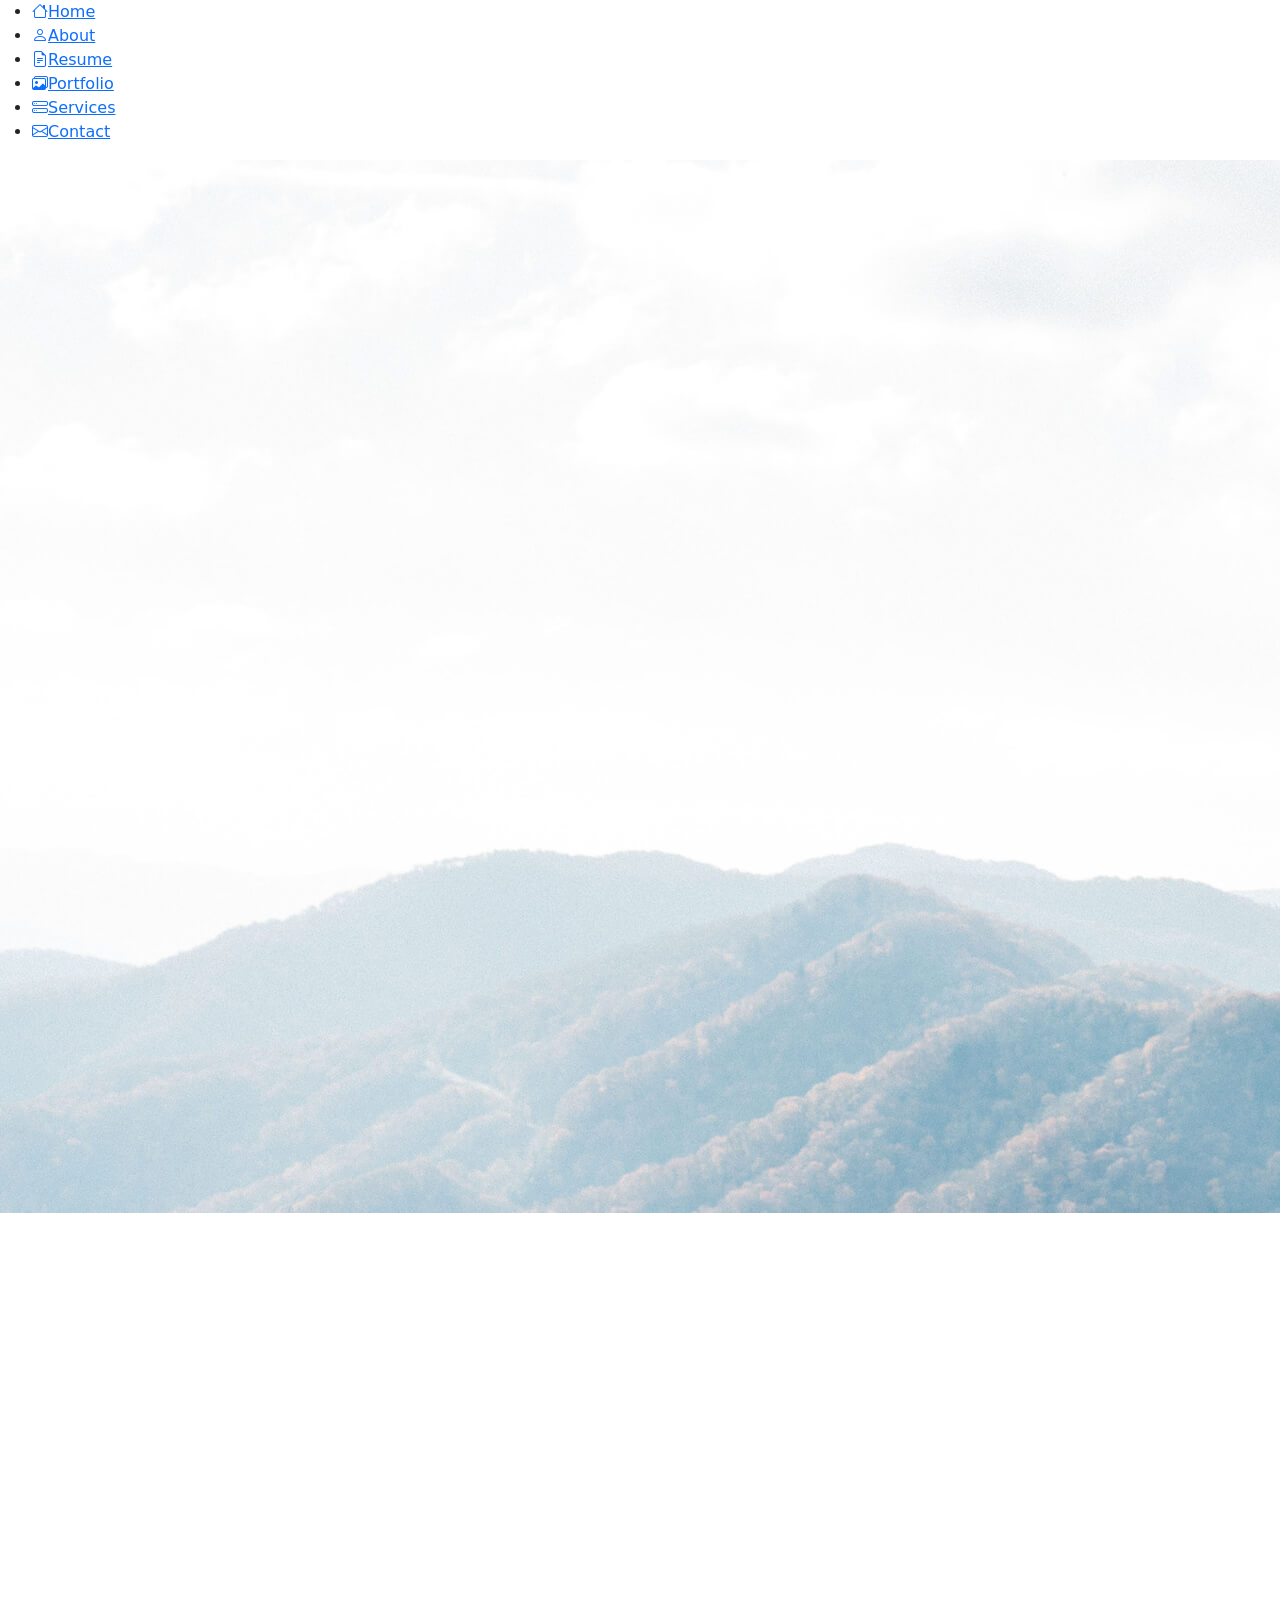
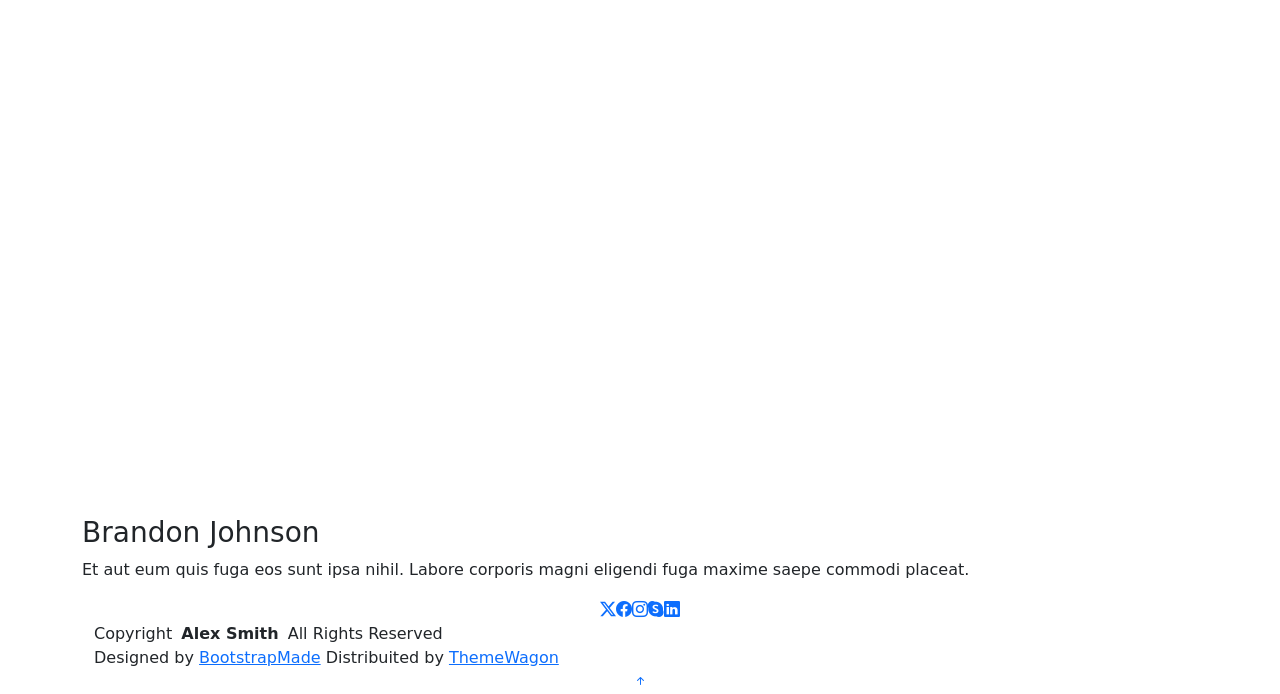
==== index.html @ ac6a9cc6 "initial commit" ====
<!DOCTYPE html>
<html lang="en">

<head>
  <meta charset="utf-8">
  <meta content="width=device-width, initial-scale=1.0" name="viewport">
  <title>Index - MyResume Bootstrap Template</title>
  <meta content="" name="description">
  <meta content="" name="keywords">

  <!-- Favicons -->
  <link href="assets/img/favicon.png" rel="icon">
  <link href="assets/img/apple-touch-icon.png" rel="apple-touch-icon">

  <!-- Fonts -->
  <link href="https://fonts.googleapis.com" rel="preconnect">
  <link href="https://fonts.gstatic.com" rel="preconnect" crossorigin>
  <link
    href="https://fonts.googleapis.com/css2?family=Roboto:ital,wght@0,100;0,300;0,400;0,500;0,700;0,900;1,100;1,300;1,400;1,500;1,700;1,900&family=Poppins:ital,wght@0,100;0,200;0,300;0,400;0,500;0,600;0,700;0,800;0,900;1,100;1,200;1,300;1,400;1,500;1,600;1,700;1,800;1,900&family=Raleway:ital,wght@0,100;0,200;0,300;0,400;0,500;0,600;0,700;0,800;0,900;1,100;1,200;1,300;1,400;1,500;1,600;1,700;1,800;1,900&display=swap"
    rel="stylesheet">

  <!-- Vendor CSS Files -->
  <link href="assets/vendor/bootstrap/css/bootstrap.min.css" rel="stylesheet">
  <link href="assets/vendor/bootstrap-icons/bootstrap-icons.css" rel="stylesheet">
  <link href="assets/vendor/aos/aos.css" rel="stylesheet">
  <link href="assets/vendor/glightbox/css/glightbox.min.css" rel="stylesheet">
  <link href="assets/vendor/swiper/swiper-bundle.min.css" rel="stylesheet">

  <!-- Main CSS File -->
  <link href="assets/css/main.css" rel="stylesheet">
</head>

<body class="index-page">

  <header id="header" class="header d-flex flex-column justify-content-center">

    <i class="header-toggle d-xl-none bi bi-list"></i>

    <nav id="navmenu" class="navmenu">
      <ul>
        <li><a href="#hero" class="active"><i class="bi bi-house navicon"></i><span>Home</span></a></li>
        <li><a href="#about"><i class="bi bi-person navicon"></i><span>About</span></a></li>
        <li><a href="#resume"><i class="bi bi-file-earmark-text navicon"></i><span>Resume</span></a></li>
        <li><a href="#portfolio"><i class="bi bi-images navicon"></i><span>Portfolio</span></a></li>
        <li><a href="#services"><i class="bi bi-hdd-stack navicon"></i><span>Services</span></a></li>
        <li><a href="#contact"><i class="bi bi-envelope navicon"></i><span>Contact</span></a></li>
      </ul>
    </nav>

  </header>

  <main class="main">

    <!-- Hero Section -->
    <section id="hero" class="hero section light-background">

      <img src="assets/img/hero-bg.jpg" alt="">

      <div class="container" data-aos="zoom-out">
        <div class="row justify-content-center">
          <div class="col-lg-9">
            <h2>Asnake Mulu</h2>
            <p>I'm
              <span class="typed"
                data-typed-items="Full-stack Developer, Front-end Developer,  Back-end Developer, Freelancer">Senior
                Software
                Developer</span>
              <span class="typed-cursor typed-cursor--blink" aria-hidden="true"></span>
            </p>
            <div class="social-links">
              <a href="#"><i class="bi bi-youtube"></i></a>
              <a href="#"><i class="bi bi-linkedin"></i></a>
              <a href="#"><i class="bi bi-telegram"></i></a>
              <a href="#"><i class="bi bi-facebook"></i></a>
              <a href="#"><i class="bi bi-instagram"></i></a>
            </div>
          </div>
        </div>
      </div>

    </section><!-- /Hero Section -->

    <!-- About Section -->
    <section id="about" class="about section">

      <!-- Section Title -->
      <div class="container section-title" data-aos="fade-up">
        <h2>About Me</h2>
        <p class="px-5">Welcome to my portfolio! I am a dedicated software developer with a passion for building
          innovative and
          efficient
          digital solutions. With years of experience in software development, I strive to create impactful applications
          that
          solve real-world problems.</p>
      </div><!-- End Section Title -->

      <div class="container" data-aos="fade-up" data-aos-delay="100">

        <div class="row gy-4 justify-content-center">
          <div class="col-lg-4">
            <img src="assets/img/profile-img.jpg" class="img-fluid" alt="">
          </div>
          <div class="col-lg-8 content">
            <h2>Senior Software Developer.</h2>
            <p>
              I'm a passionate software developer with over 8 years of experience in web and mobile application
              development. I specialize in React Native, Django, ASP.NET Core, and database management, crafting
              efficient and user-friendly solutions.I enjoy solving complex problems and creating impactful digital
              experiences.
            </p>
            <p class="justify">
              I am always eager to learn and grow in the tech industry. I value teamwork, adaptability, and continuous
              improvement. Outside of work, I explore new technologies and share knowledge on my YouTube channel, Amba
              Technology. For collaborations or inquiries, feel free to contact me via email at
              <a href="mailto:asnakemuluit@gmail.com">asnakemuluit@gmail.com</a> or phone at <a
                href="tel:+251922898977">+251922898977</a>.
            </p>
            <div class="row">
              <div class="col-lg-6">
                <ul>
                  <li><i class="bi bi-chevron-right"></i> <strong>Location:</strong> <span>Addis Ababa, Ethiopia</span>
                  </li>
                  <li><i class="bi bi-chevron-right"></i> <strong>Phone:</strong> <span>+2519 2289 8977</span></li>
                  <li><i class="bi bi-chevron-right"></i> <strong>Email:</strong> <span>asnakemuluit@gmail.com</span>
                  </li>
                  <li><i class="bi bi-chevron-right"></i> <strong>Freelance:</strong> <span>Available</span></li>
                </ul>
              </div>
            </div>
          </div>
        </div>

      </div>

    </section><!-- /About Section -->

    <!-- Stats Section -->
    <section id="stats" class="stats section">

      <div class="container" data-aos="fade-up" data-aos-delay="100">

        <div class="row gy-4">
          <div class="col-lg-3 col-md-6 d-flex flex-column align-items-center">
            <i class="bi bi-calendar"></i>
            <div class="stats-item">
              <span data-purecounter-start="0" data-purecounter-end="9" data-purecounter-duration="1"
                class="purecounter"></span>
              <p>Years of Experience</p>
            </div>
          </div><!-- End Stats Item -->


          <div class="col-lg-3 col-md-6 d-flex flex-column align-items-center">
            <i class="bi bi-journal-richtext"></i>
            <div class="stats-item">
              <span data-purecounter-start="0" data-purecounter-end="16" data-purecounter-duration="1"
                class="purecounter"></span>
              <p>Works Completed</p>
            </div>
          </div><!-- End Stats Item -->

          <div class="col-lg-3 col-md-6 d-flex flex-column align-items-center">
            <i class="bi bi-people"></i>
            <div class="stats-item">
              <span data-purecounter-start="0" data-purecounter-end="27" data-purecounter-duration="1"
                class="purecounter"></span>
              <p>Happy Clients</p>
            </div>
          </div><!-- End Stats Item -->

          <div class="col-lg-3 col-md-6 d-flex flex-column align-items-center">
            <i class="bi bi-calendar4-week"></i>
            <div class="stats-item">
              <span data-purecounter-start="0" data-purecounter-end="12" data-purecounter-duration="1"
                class="purecounter"></span>
              <p>Months Of Support</p>
            </div>
          </div><!-- End Stats Item -->
        </div>

      </div>

    </section><!-- /Stats Section -->

    <!-- Skills Section -->
    <section id="skills" class="skills section">

      <!-- Section Title -->
      <div class="container section-title" data-aos="fade-up">
        <h2>Skills</h2>
        <p class="px-5">I have honed a diverse skill set in web and mobile application development. My expertise spans
          multiple technologies, enabling me to build scalable, user-friendly, and efficient solutions tailored to
          modern needs.</p>
      </div><!-- End Section Title -->

      <div class="container" data-aos="fade-up" data-aos-delay="100">

        <div class="row skills-content skills-animation">

          <div class="col-lg-6">
            <h3 class="text-uppercase">Front-end</h3>
            <div class="progress">
              <span class="skill"><span>HTML and CSS </span> <i class="val">95%</i></span>
              <div class="progress-bar-wrap">
                <div class="progress-bar" role="progressbar" aria-valuenow="95" aria-valuemin="0" aria-valuemax="100">
                </div>
              </div>
            </div><!-- End Skills Item -->

            <div class="progress">
              <span class="skill"><span>JavaScript and TypeScript</span> <i class="val">80%</i></span>
              <div class="progress-bar-wrap">
                <div class="progress-bar" role="progressbar" aria-valuenow="80" aria-valuemin="0" aria-valuemax="100">
                </div>
              </div>
            </div><!-- End Skills Item -->

            <div class="progress">
              <span class="skill"><span>Angular and React</span> <i class="val">65%</i></span>
              <div class="progress-bar-wrap">
                <div class="progress-bar" role="progressbar" aria-valuenow="65" aria-valuemin="0" aria-valuemax="100">
                </div>
              </div>
            </div><!-- End Skills Item -->

            <div class="progress">
              <span class="skill"><span>React Native</span> <i class="val">85%</i></span>
              <div class="progress-bar-wrap">
                <div class="progress-bar" role="progressbar" aria-valuenow="85" aria-valuemin="0" aria-valuemax="100">
                </div>
              </div>
            </div><!-- End Skills Item -->

          </div>

          <div class="col-lg-6">
            <h3 class="text-uppercase">Back-end</h3>
            <div class="progress">
              <span class="skill"><span>.Net core </span> <i class="val">95%</i></span>
              <div class="progress-bar-wrap">
                <div class="progress-bar" role="progressbar" aria-valuenow="95" aria-valuemin="0" aria-valuemax="100">
                </div>
              </div>
            </div><!-- End Skills Item -->

            <div class="progress">
              <span class="skill"><span>Django</span> <i class="val">85%</i></span>
              <div class="progress-bar-wrap">
                <div class="progress-bar" role="progressbar" aria-valuenow="85" aria-valuemin="0" aria-valuemax="100">
                </div>
              </div>
            </div><!-- End Skills Item -->

            <div class="progress">
              <span class="skill"><span>Spring Boot</span> <i class="val">65%</i></span>
              <div class="progress-bar-wrap">
                <div class="progress-bar" role="progressbar" aria-valuenow="65" aria-valuemin="0" aria-valuemax="100">
                </div>
              </div>
            </div><!-- End Skills Item -->

            <div class="progress">
              <span class="skill"><span>C#</span> <i class="val">95%</i></span>
              <div class="progress-bar-wrap">
                <div class="progress-bar" role="progressbar" aria-valuenow="95" aria-valuemin="0" aria-valuemax="100">
                </div>
              </div>
            </div><!-- End Skills Item -->

            <div class="progress">
              <span class="skill"><span>Python</span> <i class="val">80%</i></span>
              <div class="progress-bar-wrap">
                <div class="progress-bar" role="progressbar" aria-valuenow="80" aria-valuemin="0" aria-valuemax="100">
                </div>
              </div>
            </div><!-- End Skills Item -->

          </div>

        </div>

      </div>

    </section><!-- /Skills Section -->

    <!-- Resume Section -->
    <section id="resume" class="resume section">

      <!-- Section Title -->
      <div class="container section-title" data-aos="fade-up">
        <h2>Resume</h2>
        <p>Explore my professional journey, showcasing my experience, skills, and achievements in software development.
          From
          leading projects to building innovative applications, my resume reflects my dedication to delivering
          high-quality
          solutions.</p>
      </div><!-- End Section Title -->

      <div class="container">

        <div class="row">

          <div class="col-lg-6" data-aos="fade-up" data-aos-delay="100">
            <h3 class="resume-title">Summary</h3>

            <div class="resume-item pb-0">
              <h4>Asnake Mulu</h4>
              <p><em>Experienced software developer with 8+ years in web and mobile development. Skilled in React
                  Native, Django, and ASP.NET
                  Core, I specialize in building scalable, efficient applications that solve real-world problems and
                  enhance user
                  experiences.</em></p>
              <ul>
                <li>Addis Ababa,Ethiopia</li>
                <li>+251 922-8989-77</li>
                <li>asnakemuluit@gmail.com</li>
              </ul>
            </div><!-- Edn Resume Item -->

            <h3 class="resume-title">Education</h3>
            <div class="resume-item">
              <h4>Information Technology</h4>
              <h5>Bachelors of Science </h5><br>
              <h5>2011 - 2015</h5>
              <p><em>Debre Berhan University, Debre Berhan, Ethiopia</em></p>
              <p>I hold a Bachelor of Science in Information Technology from Debre Berhan University, graduating with a
                CGPA of 3.49. My
                academic journey provided me with a strong foundation in software development, database management, and
                system design,
                shaping my expertise in building innovative digital solutions.</p>
              <p>
                During my time at university, I developed a deep interest in problem-solving and technology. My
                coursework and projects
                enabled me to explore various aspects of IT, enhancing my technical knowledge and nurturing my passion
                for creating
                efficient software solutions.
              </p>
            </div><!-- Edn Resume Item -->

          </div>

          <div class="col-lg-6" data-aos="fade-up" data-aos-delay="200">
            <h3 class="resume-title">Professional Experience</h3>
            <div class="resume-item">
              <h4>Senior Application Software Designer</h4>
              <h5>2023 - Present</h5>
              <p><em>Information Network Security Administration, Addis Ababa, Ethiopia </em></p>
              <ul>
                <li>Implemented and maintained robust back-end systems and APIs</li>
                <li>Designed and developed enterprise-grade software </li>
              </ul>
            </div><!-- Edn Resume Item -->

            <div class="resume-item">
              <h4>Information System Development Supervisor</h4>
              <h5>2020 - 2023</h5>
              <p><em>Information Network Security Administration, Addis Ababa, Ethiopia</em></p>
              <ul>
                <li>Coordinate a development team to create reliable and innovative software solutions</li>
                <li>Mentored junior developers and guided the team in adopting best practices, coding standards, and
                  industry trends</li>
                <li>Managed key projects from initial planning to final deployment</li>
              </ul>
            </div><!-- Edn Resume Item -->

            <div class="resume-item">
              <h4>Application Software Developer</h4>
              <h5>2016 - 2020</h5>
              <p><em>Information Network Security Administration, Addis Ababa, Ethiopia</em></p>
              <ul>
                <li>Implemented best practices in software development</li>
                <li>Developed up to 5 projects or tasks at a given time while under pressure</li>
              </ul>
            </div><!-- Edn Resume Item -->

          </div>

        </div>

      </div>

    </section><!-- /Resume Section -->

    <!-- Portfolio Section -->
    <section id="portfolio" class="portfolio section">

      <!-- Section Title -->
      <div class="container section-title" data-aos="fade-up">
        <h2>Portfolio</h2>
        <p>Magnam dolores commodi suscipit. Necessitatibus eius consequatur ex aliquid fuga eum quidem. Sit sint
          consectetur velit. Quisquam quos quisquam cupiditate. Et nemo qui impedit suscipit alias ea. Quia fugiat sit
          in iste officiis commodi quidem hic quas.</p>
      </div><!-- End Section Title -->

      <div class="container">

        <div class="isotope-layout" data-default-filter="*" data-layout="masonry" data-sort="original-order">

          <ul class="portfolio-filters isotope-filters" data-aos="fade-up" data-aos-delay="100">
            <li data-filter="*" class="filter-active">All</li>
            <li data-filter=".filter-app">App</li>
            <li data-filter=".filter-product">Card</li>
            <li data-filter=".filter-branding">Web</li>
          </ul><!-- End Portfolio Filters -->

          <div class="row gy-4 isotope-container" data-aos="fade-up" data-aos-delay="200">

            <div class="col-lg-4 col-md-6 portfolio-item isotope-item filter-product">
              <img src="assets/img/masonry-portfolio/masonry-portfolio-2.jpg" class="img-fluid" alt="">
              <div class="portfolio-info">
                <h4>Product 1</h4>
                <p>Lorem ipsum, dolor sit</p>
                <a href="assets/img/masonry-portfolio/masonry-portfolio-2.jpg" title="Product 1"
                  data-gallery="portfolio-gallery-product" class="glightbox preview-link"><i
                    class="bi bi-zoom-in"></i></a>
                <a href="portfolio-details.html" title="More Details" class="details-link"><i
                    class="bi bi-link-45deg"></i></a>
              </div>
            </div><!-- End Portfolio Item -->

            <div class="col-lg-4 col-md-6 portfolio-item isotope-item filter-app">
              <img src="assets/img/masonry-portfolio/masonry-portfolio-4.jpg" class="img-fluid" alt="">
              <div class="portfolio-info">
                <h4>App 2</h4>
                <p>Lorem ipsum, dolor sit</p>
                <a href="assets/img/masonry-portfolio/masonry-portfolio-4.jpg" title="App 2"
                  data-gallery="portfolio-gallery-app" class="glightbox preview-link"><i class="bi bi-zoom-in"></i></a>
                <a href="portfolio-details.html" title="More Details" class="details-link"><i
                    class="bi bi-link-45deg"></i></a>
              </div>
            </div><!-- End Portfolio Item -->

            <div class="col-lg-4 col-md-6 portfolio-item isotope-item filter-app">
              <img src="assets/img/masonry-portfolio/masonry-portfolio-7.jpg" class="img-fluid" alt="">
              <div class="portfolio-info">
                <h4>App 3</h4>
                <p>Lorem ipsum, dolor sit</p>
                <a href="assets/img/masonry-portfolio/masonry-portfolio-7.jpg" title="App 3"
                  data-gallery="portfolio-gallery-app" class="glightbox preview-link"><i class="bi bi-zoom-in"></i></a>
                <a href="portfolio-details.html" title="More Details" class="details-link"><i
                    class="bi bi-link-45deg"></i></a>
              </div>
            </div><!-- End Portfolio Item -->

            <div class="col-lg-4 col-md-6 portfolio-item isotope-item filter-product">
              <img src="assets/img/masonry-portfolio/masonry-portfolio-8.jpg" class="img-fluid" alt="">
              <div class="portfolio-info">
                <h4>Product 3</h4>
                <p>Lorem ipsum, dolor sit</p>
                <a href="assets/img/masonry-portfolio/masonry-portfolio-8.jpg" title="Product 3"
                  data-gallery="portfolio-gallery-product" class="glightbox preview-link"><i
                    class="bi bi-zoom-in"></i></a>
                <a href="portfolio-details.html" title="More Details" class="details-link"><i
                    class="bi bi-link-45deg"></i></a>
              </div>
            </div><!-- End Portfolio Item -->

            <div class="col-lg-4 col-md-6 portfolio-item isotope-item filter-branding">
              <img src="assets/img/masonry-portfolio/masonry-portfolio-9.jpg" class="img-fluid" alt="">
              <div class="portfolio-info">
                <h4>Branding 3</h4>
                <p>Lorem ipsum, dolor sit</p>
                <a href="assets/img/masonry-portfolio/masonry-portfolio-9.jpg" title="Branding 2"
                  data-gallery="portfolio-gallery-branding" class="glightbox preview-link"><i
                    class="bi bi-zoom-in"></i></a>
                <a href="portfolio-details.html" title="More Details" class="details-link"><i
                    class="bi bi-link-45deg"></i></a>
              </div>
            </div><!-- End Portfolio Item -->

            <div class="col-lg-4 col-md-6 portfolio-item isotope-item filter-branding">
              <img src="assets/img/masonry-portfolio/masonry-portfolio-9.jpg" class="img-fluid" alt="">
              <div class="portfolio-info">
                <h4>Branding 3</h4>
                <p>Lorem ipsum, dolor sit</p>
                <a href="assets/img/masonry-portfolio/masonry-portfolio-9.jpg" title="Branding 2"
                  data-gallery="portfolio-gallery-branding" class="glightbox preview-link"><i
                    class="bi bi-zoom-in"></i></a>
                <a href="portfolio-details.html" title="More Details" class="details-link"><i
                    class="bi bi-link-45deg"></i></a>
              </div>
            </div><!-- End Portfolio Item -->

          </div><!-- End Portfolio Container -->

        </div>

      </div>

    </section><!-- /Portfolio Section -->

    <!-- Services Section -->
    <section id="services" class="services section">

      <!-- Section Title -->
      <div class="container section-title" data-aos="fade-up">
        <h2>Services</h2>
        <p>Magnam dolores commodi suscipit. Necessitatibus eius consequatur ex aliquid fuga eum quidem. Sit sint
          consectetur velit. Quisquam quos quisquam cupiditate. Et nemo qui impedit suscipit alias ea. Quia fugiat sit
          in iste officiis commodi quidem hic quas.</p>
      </div><!-- End Section Title -->

      <div class="container">

        <div class="row gy-4">

          <div class="col-lg-4 col-md-6" data-aos="fade-up" data-aos-delay="100">
            <div class="service-item item-cyan position-relative">
              <div class="icon">
                <svg width="100" height="100" viewBox="0 0 600 600" xmlns="http://www.w3.org/2000/svg">
                  <path stroke="none" stroke-width="0" fill="#f5f5f5"
                    d="M300,521.0016835830174C376.1290562159157,517.8887921683347,466.0731472004068,529.7835943286574,510.70327084640275,468.03025145048787C554.3714126377745,407.6079735673963,508.03601936045806,328.9844924480964,491.2728898941984,256.3432110539036C474.5976632858925,184.082847569629,479.9380746630129,96.60480741107993,416.23090153303,58.64404602377083C348.86323505073057,18.502131276798302,261.93793281208167,40.57373210992963,193.5410806939664,78.93577620505333C130.42746243093433,114.334589627462,98.30271207620316,179.96522072025542,76.75703585869454,249.04625023123273C51.97151888228291,328.5150500222984,13.704378332031375,421.85034740162234,66.52175969318436,486.19268352777647C119.04800174914682,550.1803526380478,217.28368757567262,524.383925680826,300,521.0016835830174">
                  </path>
                </svg>
                <i class="bi bi-activity"></i>
              </div>
              <a href="#" class="stretched-link">
                <h3>Nesciunt Mete</h3>
              </a>
              <p>Provident nihil minus qui consequatur non omnis maiores. Eos accusantium minus dolores iure perferendis
                tempore et consequatur.</p>
            </div>
          </div><!-- End Service Item -->

          <div class="col-lg-4 col-md-6" data-aos="fade-up" data-aos-delay="200">
            <div class="service-item item-orange position-relative">
              <div class="icon">
                <svg width="100" height="100" viewBox="0 0 600 600" xmlns="http://www.w3.org/2000/svg">
                  <path stroke="none" stroke-width="0" fill="#f5f5f5"
                    d="M300,582.0697525312426C382.5290701553225,586.8405444964366,449.9789794690241,525.3245884688669,502.5850820975895,461.55621195738473C556.606425686781,396.0723002908107,615.8543463187945,314.28637112970534,586.6730223649479,234.56875336149918C558.9533121215079,158.8439757836574,454.9685369536778,164.00468322053177,381.49747125262974,130.76875717737553C312.15926192815925,99.40240125094834,248.97055460311594,18.661163978235184,179.8680185752513,50.54337015887873C110.5421016452524,82.52863877960104,119.82277516462835,180.83849132639028,109.12597500060166,256.43424936330496C100.08760227029461,320.3096726198365,92.17705696193138,384.0621239912766,124.79988738764834,439.7174275375508C164.83382741302287,508.01625554203684,220.96474134820875,577.5009287672846,300,582.0697525312426">
                  </path>
                </svg>
                <i class="bi bi-broadcast"></i>
              </div>
              <a href="#" class="stretched-link">
                <h3>Eosle Commodi</h3>
              </a>
              <p>Ut autem aut autem non a. Sint sint sit facilis nam iusto sint. Libero corrupti neque eum hic non ut
                nesciunt dolorem.</p>
            </div>
          </div><!-- End Service Item -->

          <div class="col-lg-4 col-md-6" data-aos="fade-up" data-aos-delay="300">
            <div class="service-item item-teal position-relative">
              <div class="icon">
                <svg width="100" height="100" viewBox="0 0 600 600" xmlns="http://www.w3.org/2000/svg">
                  <path stroke="none" stroke-width="0" fill="#f5f5f5"
                    d="M300,541.5067337569781C382.14930387511276,545.0595476570109,479.8736841581634,548.3450877840088,526.4010558755058,480.5488172755941C571.5218469581645,414.80211281144784,517.5187510058486,332.0715597781072,496.52539010469104,255.14436215662573C477.37192572678356,184.95920475031193,473.57363656557914,105.61284051026155,413.0603344069578,65.22779650032875C343.27470386102294,18.654635553484475,251.2091493199835,5.337323636656869,175.0934190732945,40.62881213300186C97.87086631185822,76.43348514350839,51.98124368387456,156.15599469081315,36.44837278890362,239.84606092416172C21.716077023791087,319.22268207091537,43.775223500013084,401.1760424656574,96.891909868211,461.97329694683043C147.22146801428983,519.5804099606455,223.5754009179313,538.201503339737,300,541.5067337569781">
                  </path>
                </svg>
                <i class="bi bi-easel"></i>
              </div>
              <a href="#" class="stretched-link">
                <h3>Ledo Markt</h3>
              </a>
              <p>Ut excepturi voluptatem nisi sed. Quidem fuga consequatur. Minus ea aut. Vel qui id voluptas adipisci
                eos earum corrupti.</p>
            </div>
          </div><!-- End Service Item -->

          <div class="col-lg-4 col-md-6" data-aos="fade-up" data-aos-delay="400">
            <div class="service-item item-red position-relative">
              <div class="icon">
                <svg width="100" height="100" viewBox="0 0 600 600" xmlns="http://www.w3.org/2000/svg">
                  <path stroke="none" stroke-width="0" fill="#f5f5f5"
                    d="M300,503.46388370962813C374.79870501325706,506.71871716319447,464.8034551963731,527.1746412648533,510.4981551193396,467.86667711651364C555.9287308511215,408.9015244558933,512.6030010748507,327.5744911775523,490.211057578863,256.5855673507754C471.097692560561,195.9906835881958,447.69079081568157,138.11976852964426,395.19560036434837,102.3242989838813C329.3053358748298,57.3949838291264,248.02791733380457,8.279543830951368,175.87071277845988,42.242879143198664C103.41431057327972,76.34704239035025,93.79494320519305,170.9812938413882,81.28167332365135,250.07896920659033C70.17666984294237,320.27484674793965,64.84698225790005,396.69656628748305,111.28512138212992,450.4950937839243C156.20124167950087,502.5303643271138,231.32542653798444,500.4755392045468,300,503.46388370962813">
                  </path>
                </svg>
                <i class="bi bi-bounding-box-circles"></i>
              </div>
              <a href="#" class="stretched-link">
                <h3>Asperiores Commodit</h3>
              </a>
              <p>Non et temporibus minus omnis sed dolor esse consequatur. Cupiditate sed error ea fuga sit provident
                adipisci neque.</p>
              <a href="#" class="stretched-link"></a>
            </div>
          </div><!-- End Service Item -->

          <div class="col-lg-4 col-md-6" data-aos="fade-up" data-aos-delay="500">
            <div class="service-item item-indigo position-relative">
              <div class="icon">
                <svg width="100" height="100" viewBox="0 0 600 600" xmlns="http://www.w3.org/2000/svg">
                  <path stroke="none" stroke-width="0" fill="#f5f5f5"
                    d="M300,532.3542879108572C369.38199826031484,532.3153073249985,429.10787420159085,491.63046689027357,474.5244479745417,439.17860296908856C522.8885846962883,383.3225815378663,569.1668002868075,314.3205725914397,550.7432151929288,242.7694973846089C532.6665558377875,172.5657663291529,456.2379748765914,142.6223662098291,390.3689995646985,112.34683881706744C326.66090330228417,83.06452184765237,258.84405631176094,53.51806209861945,193.32584062364296,78.48882559362697C121.61183558270385,105.82097193414197,62.805066853699245,167.19869350419734,48.57481801355237,242.6138429142374C34.843463184063346,315.3850353017275,76.69343916112496,383.4422959591041,125.22947124332185,439.3748458443577C170.7312796277747,491.8107796887764,230.57421082200815,532.3932930995766,300,532.3542879108572">
                  </path>
                </svg>
                <i class="bi bi-calendar4-week icon"></i>
              </div>
              <a href="#" class="stretched-link">
                <h3>Velit Doloremque</h3>
              </a>
              <p>Cumque et suscipit saepe. Est maiores autem enim facilis ut aut ipsam corporis aut. Sed animi at autem
                alias eius labore.</p>
              <a href="#" class="stretched-link"></a>
            </div>
          </div><!-- End Service Item -->

          <div class="col-lg-4 col-md-6" data-aos="fade-up" data-aos-delay="600">
            <div class="service-item item-pink position-relative">
              <div class="icon">
                <svg width="100" height="100" viewBox="0 0 600 600" xmlns="http://www.w3.org/2000/svg">
                  <path stroke="none" stroke-width="0" fill="#f5f5f5"
                    d="M300,566.797414625762C385.7384707136149,576.1784315230908,478.7894351017131,552.8928747891023,531.9192734346935,484.94944893311C584.6109503024035,417.5663521118492,582.489472248146,322.67544863468447,553.9536738515405,242.03673114598146C529.1557734026468,171.96086150256528,465.24506316201064,127.66468636344209,395.9583748389544,100.7403814666027C334.2173773831606,76.7482773500951,269.4350130405921,84.62216499799875,207.1952322260088,107.2889140133804C132.92018162631612,134.33871894543012,41.79353780512637,160.00259165414826,22.644507872594943,236.69541883565114C3.319112789854554,314.0945973066697,72.72355303640163,379.243833228382,124.04198916343866,440.3218312028393C172.9286146004772,498.5055451809895,224.45579914871206,558.5317968840102,300,566.797414625762">
                  </path>
                </svg>
                <i class="bi bi-chat-square-text"></i>
              </div>
              <a href="#" class="stretched-link">
                <h3>Dolori Architecto</h3>
              </a>
              <p>Hic molestias ea quibusdam eos. Fugiat enim doloremque aut neque non et debitis iure. Corrupti
                recusandae ducimus enim.</p>
              <a href="#" class="stretched-link"></a>
            </div>
          </div><!-- End Service Item -->

        </div>

      </div>

    </section><!-- /Services Section -->

    <!-- Testimonials Section -->
    <section id="testimonials" class="testimonials section">

      <!-- Section Title -->
      <div class="container section-title" data-aos="fade-up">
        <h2>Testimonials</h2>
        <p>Necessitatibus eius consequatur ex aliquid fuga eum quidem sint consectetur velit</p>
      </div><!-- End Section Title -->

      <div class="container" data-aos="fade-up" data-aos-delay="100">

        <div class="swiper init-swiper">
          <script type="application/json" class="swiper-config">
            {
              "loop": true,
              "speed": 600,
              "autoplay": {
                "delay": 5000
              },
              "slidesPerView": "auto",
              "pagination": {
                "el": ".swiper-pagination",
                "type": "bullets",
                "clickable": true
              }
            }
          </script>
          <div class="swiper-wrapper">

            <div class="swiper-slide">
              <div class="testimonial-item">
                <div class="row gy-4 justify-content-center">
                  <div class="col-lg-6">
                    <div class="testimonial-content">
                      <p>
                        <i class="bi bi-quote quote-icon-left"></i>
                        <span>Proin iaculis purus consequat sem cure digni ssim donec porttitora entum suscipit rhoncus.
                          Accusantium quam, ultricies eget id, aliquam eget nibh et. Maecen aliquam, risus at
                          semper.</span>
                        <i class="bi bi-quote quote-icon-right"></i>
                      </p>
                      <h3>Saul Goodman</h3>
                      <h4>Ceo &amp; Founder</h4>
                      <div class="stars">
                        <i class="bi bi-star-fill"></i><i class="bi bi-star-fill"></i><i class="bi bi-star-fill"></i><i
                          class="bi bi-star-fill"></i><i class="bi bi-star-fill"></i>
                      </div>
                    </div>
                  </div>
                  <div class="col-lg-2 text-center">
                    <img src="assets/img/testimonials/testimonials-1.jpg" class="img-fluid testimonial-img" alt="">
                  </div>
                </div>
              </div>
            </div><!-- End testimonial item -->

            <div class="swiper-slide">
              <div class="testimonial-item">
                <div class="row gy-4 justify-content-center">
                  <div class="col-lg-6">
                    <div class="testimonial-content">
                      <p>
                        <i class="bi bi-quote quote-icon-left"></i>
                        <span>Export tempor illum tamen malis malis eram quae irure esse labore quem cillum quid cillum
                          eram malis quorum velit fore eram velit sunt aliqua noster fugiat irure amet legam anim
                          culpa.</span>
                        <i class="bi bi-quote quote-icon-right"></i>
                      </p>
                      <h3>Sara Wilsson</h3>
                      <h4>Designer</h4>
                      <div class="stars">
                        <i class="bi bi-star-fill"></i><i class="bi bi-star-fill"></i><i class="bi bi-star-fill"></i><i
                          class="bi bi-star-fill"></i><i class="bi bi-star-fill"></i>
                      </div>
                    </div>
                  </div>
                  <div class="col-lg-2 text-center">
                    <img src="assets/img/testimonials/testimonials-2.jpg" class="img-fluid testimonial-img" alt="">
                  </div>
                </div>
              </div>
            </div><!-- End testimonial item -->

            <div class="swiper-slide">
              <div class="testimonial-item">
                <div class="row gy-4 justify-content-center">
                  <div class="col-lg-6">
                    <div class="testimonial-content">
                      <p>
                        <i class="bi bi-quote quote-icon-left"></i>
                        <span>Enim nisi quem export duis labore cillum quae magna enim sint quorum nulla quem veniam
                          duis minim tempor labore quem eram duis noster aute amet eram fore quis sint minim.</span>
                        <i class="bi bi-quote quote-icon-right"></i>
                      </p>
                      <h3>Jena Karlis</h3>
                      <h4>Store Owner</h4>
                      <div class="stars">
                        <i class="bi bi-star-fill"></i><i class="bi bi-star-fill"></i><i class="bi bi-star-fill"></i><i
                          class="bi bi-star-fill"></i><i class="bi bi-star-fill"></i>
                      </div>
                    </div>
                  </div>
                  <div class="col-lg-2 text-center">
                    <img src="assets/img/testimonials/testimonials-3.jpg" class="img-fluid testimonial-img" alt="">
                  </div>
                </div>
              </div>
            </div><!-- End testimonial item -->

            <div class="swiper-slide">
              <div class="testimonial-item">
                <div class="row gy-4 justify-content-center">
                  <div class="col-lg-6">
                    <div class="testimonial-content">
                      <p>
                        <i class="bi bi-quote quote-icon-left"></i>
                        <span>Fugiat enim eram quae cillum dolore dolor amet nulla culpa multos export minim fugiat
                          minim velit minim dolor enim duis veniam ipsum anim magna sunt elit fore quem dolore labore
                          illum veniam.</span>
                        <i class="bi bi-quote quote-icon-right"></i>
                      </p>
                      <h3>John Larson</h3>
                      <h4>Entrepreneur</h4>
                      <div class="stars">
                        <i class="bi bi-star-fill"></i><i class="bi bi-star-fill"></i><i class="bi bi-star-fill"></i><i
                          class="bi bi-star-fill"></i><i class="bi bi-star-fill"></i>
                      </div>
                    </div>
                  </div>
                  <div class="col-lg-2 text-center">
                    <img src="assets/img/testimonials/testimonials-4.jpg" class="img-fluid testimonial-img" alt="">
                  </div>
                </div>
              </div>
            </div><!-- End testimonial item -->

          </div>
          <div class="swiper-pagination"></div>
        </div>

      </div>

    </section><!-- /Testimonials Section -->

    <!-- Contact Section -->
    <section id="contact" class="contact section">

      <!-- Section Title -->
      <div class="container section-title" data-aos="fade-up">
        <h2>Contact</h2>
        <p>Necessitatibus eius consequatur ex aliquid fuga eum quidem sint consectetur velit</p>
      </div><!-- End Section Title -->

      <div class="container" data-aos="fade" data-aos-delay="100">

        <div class="row gy-4">

          <div class="col-lg-4">
            <div class="info-item d-flex" data-aos="fade-up" data-aos-delay="200">
              <i class="bi bi-geo-alt flex-shrink-0"></i>
              <div>
                <h3>Address</h3>
                <p>A108 Adam Street, New York, NY 535022</p>
              </div>
            </div><!-- End Info Item -->

            <div class="info-item d-flex" data-aos="fade-up" data-aos-delay="300">
              <i class="bi bi-telephone flex-shrink-0"></i>
              <div>
                <h3>Call Us</h3>
                <p>+1 5589 55488 55</p>
              </div>
            </div><!-- End Info Item -->

            <div class="info-item d-flex" data-aos="fade-up" data-aos-delay="400">
              <i class="bi bi-envelope flex-shrink-0"></i>
              <div>
                <h3>Email Us</h3>
                <p>info@example.com</p>
              </div>
            </div><!-- End Info Item -->

          </div>

          <div class="col-lg-8">
            <form action="forms/contact.php" method="post" class="php-email-form" data-aos="fade-up"
              data-aos-delay="200">
              <div class="row gy-4">

                <div class="col-md-6">
                  <input type="text" name="name" class="form-control" placeholder="Your Name" required="">
                </div>

                <div class="col-md-6 ">
                  <input type="email" class="form-control" name="email" placeholder="Your Email" required="">
                </div>

                <div class="col-md-12">
                  <input type="text" class="form-control" name="subject" placeholder="Subject" required="">
                </div>

                <div class="col-md-12">
                  <textarea class="form-control" name="message" rows="6" placeholder="Message" required=""></textarea>
                </div>

                <div class="col-md-12 text-center">
                  <div class="loading">Loading</div>
                  <div class="error-message"></div>
                  <div class="sent-message">Your message has been sent. Thank you!</div>

                  <button type="submit">Send Message</button>
                </div>

              </div>
            </form>
          </div><!-- End Contact Form -->

        </div>

      </div>

    </section><!-- /Contact Section -->

  </main>

  <footer id="footer" class="footer position-relative light-background">
    <div class="container">
      <h3 class="sitename">Brandon Johnson</h3>
      <p>Et aut eum quis fuga eos sunt ipsa nihil. Labore corporis magni eligendi fuga maxime saepe commodi placeat.</p>
      <div class="social-links d-flex justify-content-center">
        <a href=""><i class="bi bi-twitter-x"></i></a>
        <a href=""><i class="bi bi-facebook"></i></a>
        <a href=""><i class="bi bi-instagram"></i></a>
        <a href=""><i class="bi bi-skype"></i></a>
        <a href=""><i class="bi bi-linkedin"></i></a>
      </div>
      <div class="container">
        <div class="copyright">
          <span>Copyright</span> <strong class="px-1 sitename">Alex Smith</strong> <span>All Rights Reserved</span>
        </div>
        <div class="credits">
          <!-- All the links in the footer should remain intact. -->
          <!-- You can delete the links only if you've purchased the pro version. -->
          <!-- Licensing information: https://bootstrapmade.com/license/ -->
          <!-- Purchase the pro version with working PHP/AJAX contact form: [buy-url] -->
          Designed by <a href="https://bootstrapmade.com/">BootstrapMade</a> Distribuited by <a
            href="https://themewagon.com">ThemeWagon</a>
        </div>
      </div>
    </div>
  </footer>

  <!-- Scroll Top -->
  <a href="#" id="scroll-top" class="scroll-top d-flex align-items-center justify-content-center"><i
      class="bi bi-arrow-up-short"></i></a>

  <!-- Preloader -->
  <div id="preloader"></div>

  <!-- Vendor JS Files -->
  <script src="assets/vendor/bootstrap/js/bootstrap.bundle.min.js"></script>
  <script src="assets/vendor/php-email-form/validate.js"></script>
  <script src="assets/vendor/aos/aos.js"></script>
  <script src="assets/vendor/typed.js/typed.umd.js"></script>
  <script src="assets/vendor/purecounter/purecounter_vanilla.js"></script>
  <script src="assets/vendor/waypoints/noframework.waypoints.js"></script>
  <script src="assets/vendor/glightbox/js/glightbox.min.js"></script>
  <script src="assets/vendor/imagesloaded/imagesloaded.pkgd.min.js"></script>
  <script src="assets/vendor/isotope-layout/isotope.pkgd.min.js"></script>
  <script src="assets/vendor/swiper/swiper-bundle.min.js"></script>

  <!-- Main JS File -->
  <script src="assets/js/main.js"></script>

</body>

</html>
---- assets/css/main.css ----
/**
* Template Name: MyResume
* Template URL: https://bootstrapmade.com/free-html-bootstrap-template-my-resume/
* Updated: Jun 29 2024 with Bootstrap v5.3.3
* Author: BootstrapMade.com
* License: https://bootstrapmade.com/license/
*/

/*--------------------------------------------------------------
# Font & Color Variables
# Help: https://bootstrapmade.com/color-system/
--------------------------------------------------------------*/
/* Fonts */
:root {
  --default-font: "Roboto",  system-ui, -apple-system, "Segoe UI", Roboto, "Helvetica Neue", Arial, "Noto Sans", "Liberation Sans", sans-serif, "Apple Color Emoji", "Segoe UI Emoji", "Segoe UI Symbol", "Noto Color Emoji";
  --heading-font: "Raleway",  sans-serif;
  --nav-font: "Poppins",  sans-serif;
}

/* Global Colors - The following color variables are used throughout the website. Updating them here will change the color scheme of the entire website */
:root { 
  --background-color: #ffffff; /* Background color for the entire website, including individual sections */
  --default-color: #272829; /* Default color used for the majority of the text content across the entire website */
  --heading-color: #45505b; /* Color for headings, subheadings and title throughout the website */
  --accent-color: #0563bb; /* Accent color that represents your brand on the website. It's used for buttons, links, and other elements that need to stand out */
  --surface-color: #ffffff; /* The surface color is used as a background of boxed elements within sections, such as cards, icon boxes, or other elements that require a visual separation from the global background. */
  --contrast-color: #ffffff; /* Contrast color for text, ensuring readability against backgrounds of accent, heading, or default colors. */
}

/* Nav Menu Colors - The following color variables are used specifically for the navigation menu. They are separate from the global colors to allow for more customization options */
:root {
  --nav-color: #45505b;  /* The default color of the main navmenu links */
  --nav-hover-color: #0563bb; /* Applied to main navmenu links when they are hovered over or active */
  --nav-mobile-background-color: #ffffff; /* Used as the background color for mobile navigation menu */
  --nav-dropdown-background-color: #ffffff; /* Used as the background color for dropdown items that appear when hovering over primary navigation items */
  --nav-dropdown-color: #212529; /* Used for navigation links of the dropdown items in the navigation menu. */
  --nav-dropdown-hover-color: #0563bb; /* Similar to --nav-hover-color, this color is applied to dropdown navigation links when they are hovered over. */
}

/* Color Presets - These classes override global colors when applied to any section or element, providing reuse of the sam color scheme. */

.light-background {
  --background-color: #f9f9f9;
  --surface-color: #ffffff;
}

.dark-background {
  --background-color: #060606;
  --default-color: #ffffff;
  --heading-color: #ffffff;
  --surface-color: #252525;
  --contrast-color: #ffffff;
}

/* Smooth scroll */
:root {
  scroll-behavior: smooth;
}

/*--------------------------------------------------------------
# General Styling & Shared Classes
--------------------------------------------------------------*/
body {
  color: var(--default-color);
  background-color: var(--background-color);
  font-family: var(--default-font);
}

a {
  color: var(--accent-color);
  text-decoration: none;
  transition: 0.3s;
}

a:hover {
  color: color-mix(in srgb, var(--accent-color), transparent 25%);
  text-decoration: none;
}

h1,
h2,
h3,
h4,
h5,
h6 {
  color: var(--heading-color);
  font-family: var(--heading-font);
}

/* PHP Email Form Messages
------------------------------*/
.php-email-form .error-message {
  display: none;
  background: #df1529;
  color: #ffffff;
  text-align: left;
  padding: 15px;
  margin-bottom: 24px;
  font-weight: 600;
}

.php-email-form .sent-message {
  display: none;
  color: #ffffff;
  background: #059652;
  text-align: center;
  padding: 15px;
  margin-bottom: 24px;
  font-weight: 600;
}

.php-email-form .loading {
  display: none;
  background: var(--surface-color);
  text-align: center;
  padding: 15px;
  margin-bottom: 24px;
}

.php-email-form .loading:before {
  content: "";
  display: inline-block;
  border-radius: 50%;
  width: 24px;
  height: 24px;
  margin: 0 10px -6px 0;
  border: 3px solid var(--accent-color);
  border-top-color: var(--surface-color);
  animation: php-email-form-loading 1s linear infinite;
}

@keyframes php-email-form-loading {
  0% {
    transform: rotate(0deg);
  }

  100% {
    transform: rotate(360deg);
  }
}

/*--------------------------------------------------------------
# Global Header
--------------------------------------------------------------*/
.header {
  color: var(--default-color);
  position: fixed;
  top: 0;
  left: 0;
  bottom: 0;
  padding: 0 15px;
  transition: all ease-in-out 0.3s;
  overflow-y: auto;
  z-index: 997;
  min-width: 200px;
}

@media (max-width: 1199px) {
  .header {
    background-color: var(--background-color);
    border-right: 1px solid color-mix(in srgb, var(--default-color), transparent 90%);
    width: 300px;
    left: -100%;
  }
}

@media (min-width: 1200px) and (max-width: 1600px) {
  .header~main {
    margin-left: 160px;
  }

  .header~main .hero {
    margin-left: -160px;
    width: 100vw;
  }
}

.header.header-show {
  left: 0;
}

.header .header-toggle {
  color: var(--contrast-color);
  background-color: var(--accent-color);
  font-size: 22px;
  display: flex;
  align-items: center;
  justify-content: center;
  width: 40px;
  height: 40px;
  border-radius: 50%;
  cursor: pointer;
  position: fixed;
  top: 15px;
  right: 15px;
  z-index: 9999;
  transition: background-color 0.3s;
}

.header .header-toggle:hover {
  color: var(--contrast-color);
  background-color: color-mix(in srgb, var(--accent-color) 90%, white 15%);
}

/*--------------------------------------------------------------
# Navigation Menu
--------------------------------------------------------------*/
.navmenu {
  padding: 0;
  z-index: 9997;
}

.navmenu ul {
  list-style: none;
  padding: 0 0 20px 0;
  margin: 0;
  width: 140px;
}

.navmenu a,
.navmenu a:focus {
  color: var(--nav-color);
  font-family: var(--nav-font);
  display: flex;
  align-items: center;
  padding: 10px 18px;
  margin-bottom: 8px;
  font-size: 15px;
  border-radius: 50px;
  background: color-mix(in srgb, var(--default-color), transparent 92%);
  height: 56px;
  width: 100%;
  overflow: hidden;
  transition: 0.3s;
}

.navmenu a i,
.navmenu a:focus i {
  font-size: 20px;
}

.navmenu a span,
.navmenu a:focus span {
  padding: 0 5px 0 7px;
}

@media (min-width: 992px) {

  .navmenu a,
  .navmenu a:focus {
    max-width: 56px;
  }

  .navmenu a span,
  .navmenu a:focus span {
    display: none;
  }
}

.navmenu a:hover,
.navmenu .active,
.navmenu .active:focus,
.navmenu li:hover>a {
  color: var(--contrast-color);
  background: var(--nav-hover-color);
}

.navmenu a:hover,
.navmenu li:hover>a {
  max-width: 100%;
  color: var(--contrast-color);
}

.navmenu a:hover span,
.navmenu li:hover>a span {
  display: block;
}

/*--------------------------------------------------------------
# Global Footer
--------------------------------------------------------------*/
.footer {
  color: var(--default-color);
  background-color: var(--background-color);
  font-size: 14px;
  text-align: center;
  padding: 30px 0;
  position: relative;
}

.footer h3 {
  font-size: 36px;
  font-weight: 700;
  position: relative;
  padding: 0;
  margin: 0 0 15px 0;
}

.footer p {
  font-size: 15;
  font-style: italic;
  padding: 0;
  margin: 0 0 30px 0;
}

.footer .social-links {
  margin: 0 0 30px 0;
}

.footer .social-links a {
  font-size: 16px;
  display: flex;
  align-items: center;
  justify-content: center;
  background: var(--accent-color);
  color: var(--contrast-color);
  line-height: 1;
  margin: 0 4px;
  border-radius: 50%;
  text-align: center;
  width: 36px;
  height: 36px;
  transition: 0.3s;
}

.footer .social-links a:hover {
  background: color-mix(in srgb, var(--accent-color), transparent 20%);
  text-decoration: none;
}

.footer .copyright {
  padding-top: 25px;
  border-top: 1px solid color-mix(in srgb, var(--default-color), transparent 90%);
}

.footer .credits {
  font-size: 13px;
  padding-top: 5px;
}

/*--------------------------------------------------------------
# Preloader
--------------------------------------------------------------*/
#preloader {
  position: fixed;
  inset: 0;
  z-index: 999999;
  overflow: hidden;
  background: var(--background-color);
  transition: all 0.6s ease-out;
}

#preloader:before {
  content: "";
  position: fixed;
  top: calc(50% - 30px);
  left: calc(50% - 30px);
  border: 6px solid #ffffff;
  border-color: var(--accent-color) transparent var(--accent-color) transparent;
  border-radius: 50%;
  width: 60px;
  height: 60px;
  animation: animate-preloader 1.5s linear infinite;
}

@keyframes animate-preloader {
  0% {
    transform: rotate(0deg);
  }

  100% {
    transform: rotate(360deg);
  }
}

/*--------------------------------------------------------------
# Scroll Top Button
--------------------------------------------------------------*/
.scroll-top {
  position: fixed;
  visibility: hidden;
  opacity: 0;
  right: 15px;
  bottom: -15px;
  z-index: 99999;
  background-color: var(--accent-color);
  width: 44px;
  height: 44px;
  border-radius: 50px;
  transition: all 0.4s;
}

.scroll-top i {
  font-size: 24px;
  color: var(--contrast-color);
  line-height: 0;
}

.scroll-top:hover {
  background-color: color-mix(in srgb, var(--accent-color), transparent 20%);
  color: var(--contrast-color);
}

.scroll-top.active {
  visibility: visible;
  opacity: 1;
  bottom: 15px;
}

/*--------------------------------------------------------------
# Disable aos animation delay on mobile devices
--------------------------------------------------------------*/
@media screen and (max-width: 768px) {
  [data-aos-delay] {
    transition-delay: 0 !important;
  }
}

/*--------------------------------------------------------------
# Global Page Titles & Breadcrumbs
--------------------------------------------------------------*/
.page-title {
  --background-color: color-mix(in srgb, var(--default-color), transparent 96%);
  color: var(--default-color);
  background-color: var(--background-color);
  padding: 20px 0;
  position: relative;
}

.page-title h1 {
  font-size: 28px;
  font-weight: 700;
  margin: 0;
}

.page-title .breadcrumbs ol {
  display: flex;
  flex-wrap: wrap;
  list-style: none;
  padding: 0 0 10px 0;
  margin: 0;
  font-size: 14px;
  font-weight: 400;
}

.page-title .breadcrumbs ol li+li {
  padding-left: 10px;
}

.page-title .breadcrumbs ol li+li::before {
  content: "/";
  display: inline-block;
  padding-right: 10px;
  color: color-mix(in srgb, var(--default-color), transparent 70%);
}

/*--------------------------------------------------------------
# Global Sections
--------------------------------------------------------------*/
section,
.section {
  color: var(--default-color);
  background-color: var(--background-color);
  padding: 60px 0;
  overflow: clip;
}

/*--------------------------------------------------------------
# Global Section Titles
--------------------------------------------------------------*/
.section-title {
  text-align: center;
  padding-bottom: 60px;
  position: relative;
}

.section-title h2 {
  font-size: 32px;
  font-weight: 700;
  margin-bottom: 20px;
  padding-bottom: 20px;
  position: relative;
}

.section-title h2:before {
  content: "";
  position: absolute;
  display: block;
  width: 160px;
  height: 1px;
  background: color-mix(in srgb, var(--default-color), transparent 60%);
  left: 0;
  right: 0;
  bottom: 1px;
  margin: auto;
}

.section-title h2::after {
  content: "";
  position: absolute;
  display: block;
  width: 60px;
  height: 3px;
  background: var(--accent-color);
  left: 0;
  right: 0;
  bottom: 0;
  margin: auto;
}

.section-title p {
  margin-bottom: 0;
}

/*--------------------------------------------------------------
# Hero Section
--------------------------------------------------------------*/
.hero {
  width: 100%;
  min-height: 100vh;
  position: relative;
  padding: 80px 0;
  display: flex;
  align-items: center;
  justify-content: center;
}

.hero img {
  position: absolute;
  inset: 0;
  display: block;
  width: 100%;
  height: 100%;
  object-fit: cover;
  z-index: 1;
}

.hero:before {
  content: "";
  background: color-mix(in srgb, var(--background-color), transparent 30%);
  position: absolute;
  inset: 0;
  z-index: 2;
}

.hero .container {
  position: relative;
  z-index: 3;
}

.hero h2 {
  margin: 0;
  font-size: 64px;
  font-weight: 700;
}

.hero p {
  margin: 5px 0 0 0;
  font-size: 26px;
}

.hero p span {
  letter-spacing: 1px;
  border-bottom: 2px solid var(--accent-color);
}

.hero .social-links {
  margin-top: 25px;
}

.hero .social-links a {
  font-size: 20px;
  display: inline-block;
  color: color-mix(in srgb, var(--default-color), transparent 30%);
  line-height: 1;
  margin-right: 20px;
  transition: 0.3s;
}

.hero .social-links a:hover {
  color: var(--accent-color);
}

@media (max-width: 768px) {
  .hero h2 {
    font-size: 32px;
  }

  .hero p {
    font-size: 20px;
  }
}

/*--------------------------------------------------------------
# About Section
--------------------------------------------------------------*/
.about .content h2 {
  font-weight: 700;
  font-size: 24px;
}

.about .content ul {
  list-style: none;
  padding: 0;
}

.about .content ul li {
  margin-bottom: 20px;
  display: flex;
  align-items: center;
}

.about .content ul strong {
  margin-right: 10px;
}

.about .content ul i {
  font-size: 16px;
  margin-right: 5px;
  color: var(--accent-color);
  line-height: 0;
}

/*--------------------------------------------------------------
# Stats Section
--------------------------------------------------------------*/
.stats i {
  background-color: var(--accent-color);
  color: var(--contrast-color);
  width: 54px;
  height: 54px;
  font-size: 24px;
  border-radius: 50px;
  display: inline-flex;
  align-items: center;
  justify-content: center;
  position: relative;
  z-index: 1;
}

.stats .stats-item {
  margin-top: 10px;
  width: 100%;
  position: relative;
  text-align: center;
  z-index: 0;
}

.stats .stats-item span {
  font-size: 36px;
  display: block;
  font-weight: 700;
  color: color-mix(in srgb, var(--default-color), transparent 20%);
}

.stats .stats-item p {
  padding: 0;
  margin: 0;
  color: color-mix(in srgb, var(--default-color), transparent 50%);
  font-size: 16px;
}

/*--------------------------------------------------------------
# Skills Section
--------------------------------------------------------------*/
.skills .progress {
  height: 60px;
  display: block;
  background: none;
  border-radius: 0;
}

.skills .progress .skill {
  color: var(--heading-color);
  padding: 0;
  margin: 0 0 6px 0;
  text-transform: uppercase;
  display: block;
  font-weight: 600;
  font-family: var(--heading-font);
}

.skills .progress .skill .val {
  float: right;
  font-style: normal;
}

.skills .progress-bar-wrap {
  background: color-mix(in srgb, var(--default-color), transparent 90%);
  height: 10px;
}

.skills .progress-bar {
  width: 1px;
  height: 10px;
  transition: 0.9s;
  background-color: var(--accent-color);
}

/*--------------------------------------------------------------
# Resume Section
--------------------------------------------------------------*/
.resume .resume-title {
  color: var(--heading-color);
  font-size: 26px;
  font-weight: 700;
  margin-top: 20px;
  margin-bottom: 20px;
}

.resume .resume-item {
  padding: 0 0 20px 20px;
  margin-top: -2px;
  border-left: 2px solid var(--accent-color);
  position: relative;
}

.resume .resume-item h4 {
  line-height: 18px;
  font-size: 18px;
  font-weight: 600;
  text-transform: uppercase;
  color: color-mix(in srgb, var(--default-color), transparent 20%);
  margin-bottom: 10px;
}

.resume .resume-item h5 {
  font-size: 16px;
  padding: 5px 15px;
  display: inline-block;
  font-weight: 600;
  margin-bottom: 10px;
}

.resume .resume-item ul {
  padding-left: 20px;
}

.resume .resume-item ul li {
  padding-bottom: 10px;
}

.resume .resume-item:last-child {
  padding-bottom: 0;
}

.resume .resume-item::before {
  content: "";
  position: absolute;
  width: 16px;
  height: 16px;
  border-radius: 50px;
  left: -9px;
  top: 0;
  background: var(--background-color);
  border: 2px solid var(--accent-color);
}

/*--------------------------------------------------------------
# Portfolio Section
--------------------------------------------------------------*/
.portfolio .portfolio-filters {
  padding: 0;
  margin: 0 auto 20px auto;
  list-style: none;
  text-align: center;
}

.portfolio .portfolio-filters li {
  cursor: pointer;
  display: inline-block;
  padding: 8px 20px 10px 20px;
  margin: 0;
  font-size: 15px;
  font-weight: 500;
  line-height: 1;
  margin-bottom: 5px;
  border-radius: 50px;
  transition: all 0.3s ease-in-out;
  font-family: var(--heading-font);
}

.portfolio .portfolio-filters li:hover,
.portfolio .portfolio-filters li.filter-active {
  color: var(--contrast-color);
  background-color: var(--accent-color);
}

.portfolio .portfolio-filters li:first-child {
  margin-left: 0;
}

.portfolio .portfolio-filters li:last-child {
  margin-right: 0;
}

@media (max-width: 575px) {
  .portfolio .portfolio-filters li {
    font-size: 14px;
    margin: 0 0 10px 0;
  }
}

.portfolio .portfolio-item {
  position: relative;
  overflow: hidden;
}

.portfolio .portfolio-item .portfolio-info {
  opacity: 0;
  position: absolute;
  left: 12px;
  right: 12px;
  bottom: -100%;
  z-index: 3;
  transition: all ease-in-out 0.5s;
  background: color-mix(in srgb, var(--background-color), transparent 10%);
  padding: 15px;
}

.portfolio .portfolio-item .portfolio-info h4 {
  font-size: 18px;
  font-weight: 600;
  padding-right: 50px;
}

.portfolio .portfolio-item .portfolio-info p {
  color: color-mix(in srgb, var(--default-color), transparent 30%);
  font-size: 14px;
  margin-bottom: 0;
  padding-right: 50px;
}

.portfolio .portfolio-item .portfolio-info .preview-link,
.portfolio .portfolio-item .portfolio-info .details-link {
  position: absolute;
  right: 50px;
  font-size: 24px;
  top: calc(50% - 14px);
  color: color-mix(in srgb, var(--default-color), transparent 30%);
  transition: 0.3s;
  line-height: 0;
}

.portfolio .portfolio-item .portfolio-info .preview-link:hover,
.portfolio .portfolio-item .portfolio-info .details-link:hover {
  color: var(--accent-color);
}

.portfolio .portfolio-item .portfolio-info .details-link {
  right: 14px;
  font-size: 28px;
}

.portfolio .portfolio-item:hover .portfolio-info {
  opacity: 1;
  bottom: 0;
}

/*--------------------------------------------------------------
# Services Section
--------------------------------------------------------------*/
.services .service-item {
  background-color: var(--surface-color);
  box-shadow: 0px 5px 90px 0px rgba(0, 0, 0, 0.1);
  height: 100%;
  padding: 60px 30px;
  text-align: center;
  transition: 0.3s;
  border-radius: 5px;
}

.services .service-item .icon {
  margin: 0 auto;
  width: 100px;
  height: 100px;
  display: flex;
  align-items: center;
  justify-content: center;
  transition: ease-in-out 0.3s;
  position: relative;
}

.services .service-item .icon i {
  font-size: 36px;
  transition: 0.5s;
  position: relative;
}

.services .service-item .icon svg {
  position: absolute;
  top: 0;
  left: 0;
}

.services .service-item .icon svg path {
  transition: 0.5s;
  fill: color-mix(in srgb, var(--default-color), transparent 95%);
}

.services .service-item h3 {
  font-weight: 700;
  margin: 10px 0 15px 0;
  font-size: 22px;
}

.services .service-item p {
  line-height: 24px;
  font-size: 14px;
  margin-bottom: 0;
}

.services .service-item:hover {
  box-shadow: 0px 5px 35px 0px rgba(0, 0, 0, 0.1);
}

.services .service-item.item-cyan i {
  color: #0dcaf0;
}

.services .service-item.item-cyan:hover .icon i {
  color: #fff;
}

.services .service-item.item-cyan:hover .icon path {
  fill: #0dcaf0;
}

.services .service-item.item-orange i {
  color: #fd7e14;
}

.services .service-item.item-orange:hover .icon i {
  color: #fff;
}

.services .service-item.item-orange:hover .icon path {
  fill: #fd7e14;
}

.services .service-item.item-teal i {
  color: #20c997;
}

.services .service-item.item-teal:hover .icon i {
  color: #fff;
}

.services .service-item.item-teal:hover .icon path {
  fill: #20c997;
}

.services .service-item.item-red i {
  color: #df1529;
}

.services .service-item.item-red:hover .icon i {
  color: #fff;
}

.services .service-item.item-red:hover .icon path {
  fill: #df1529;
}

.services .service-item.item-indigo i {
  color: #6610f2;
}

.services .service-item.item-indigo:hover .icon i {
  color: #fff;
}

.services .service-item.item-indigo:hover .icon path {
  fill: #6610f2;
}

.services .service-item.item-pink i {
  color: #f3268c;
}

.services .service-item.item-pink:hover .icon i {
  color: #fff;
}

.services .service-item.item-pink:hover .icon path {
  fill: #f3268c;
}

/*--------------------------------------------------------------
# Testimonials Section
--------------------------------------------------------------*/
.testimonials .testimonials-carousel,
.testimonials .testimonials-slider {
  overflow: hidden;
}

.testimonials .testimonial-item .testimonial-content {
  border-left: 3px solid var(--accent-color);
  padding-left: 30px;
}

.testimonials .testimonial-item .testimonial-img {
  border-radius: 50%;
  border: 4px solid var(--background-color);
  margin: 0 auto;
}

.testimonials .testimonial-item h3 {
  font-size: 20px;
  font-weight: bold;
  margin: 10px 0 5px 0;
}

.testimonials .testimonial-item h4 {
  font-size: 14px;
  color: color-mix(in srgb, var(--default-color), transparent 40%);
  margin: 0 0 10px 0;
}

.testimonials .testimonial-item .stars i {
  color: #ffc107;
  margin: 0 1px;
}

.testimonials .testimonial-item .quote-icon-left,
.testimonials .testimonial-item .quote-icon-right {
  color: color-mix(in srgb, var(--accent-color), transparent 50%);
  font-size: 26px;
  line-height: 0;
}

.testimonials .testimonial-item .quote-icon-left {
  display: inline-block;
  left: -5px;
  position: relative;
}

.testimonials .testimonial-item .quote-icon-right {
  display: inline-block;
  right: -5px;
  position: relative;
  top: 10px;
  transform: scale(-1, -1);
}

.testimonials .testimonial-item p {
  font-style: italic;
}

.testimonials .swiper-wrapper {
  height: auto;
}

.testimonials .swiper-pagination {
  margin-top: 30px;
  position: relative;
}

.testimonials .swiper-pagination .swiper-pagination-bullet {
  width: 12px;
  height: 12px;
  background-color: color-mix(in srgb, var(--default-color), transparent 85%);
  opacity: 1;
}

.testimonials .swiper-pagination .swiper-pagination-bullet-active {
  background-color: var(--accent-color);
}

/*--------------------------------------------------------------
# Contact Section
--------------------------------------------------------------*/
.contact .info-item+.info-item {
  margin-top: 40px;
}

.contact .info-item i {
  color: var(--accent-color);
  background: color-mix(in srgb, var(--accent-color), transparent 92%);
  font-size: 20px;
  width: 44px;
  height: 44px;
  display: flex;
  justify-content: center;
  align-items: center;
  border-radius: 50px;
  transition: all 0.3s ease-in-out;
  margin-right: 15px;
}

.contact .info-item h3 {
  padding: 0;
  font-size: 18px;
  font-weight: 700;
  margin-bottom: 5px;
}

.contact .info-item p {
  padding: 0;
  margin-bottom: 0;
  font-size: 14px;
}

.contact .info-item:hover i {
  background: var(--accent-color);
  color: var(--contrast-color);
}

.contact .php-email-form {
  height: 100%;
}

.contact .php-email-form input[type=text],
.contact .php-email-form input[type=email],
.contact .php-email-form textarea {
  font-size: 14px;
  padding: 10px 15px;
  box-shadow: none;
  border-radius: 0;
  color: var(--default-color);
  background-color: color-mix(in srgb, var(--background-color), transparent 50%);
  border-color: color-mix(in srgb, var(--default-color), transparent 80%);
}

.contact .php-email-form input[type=text]:focus,
.contact .php-email-form input[type=email]:focus,
.contact .php-email-form textarea:focus {
  border-color: var(--accent-color);
}

.contact .php-email-form input[type=text]::placeholder,
.contact .php-email-form input[type=email]::placeholder,
.contact .php-email-form textarea::placeholder {
  color: color-mix(in srgb, var(--default-color), transparent 70%);
}

.contact .php-email-form button[type=submit] {
  color: var(--contrast-color);
  background: var(--accent-color);
  border: 0;
  padding: 10px 30px;
  transition: 0.4s;
  border-radius: 50px;
}

.contact .php-email-form button[type=submit]:hover {
  background: color-mix(in srgb, var(--accent-color), transparent 25%);
}

/*--------------------------------------------------------------
# Portfolio Details Section
--------------------------------------------------------------*/
.portfolio-details .portfolio-details-slider img {
  width: 100%;
}

.portfolio-details .swiper-wrapper {
  height: auto;
}

.portfolio-details .swiper-button-prev,
.portfolio-details .swiper-button-next {
  width: 48px;
  height: 48px;
}

.portfolio-details .swiper-button-prev:after,
.portfolio-details .swiper-button-next:after {
  color: rgba(255, 255, 255, 0.8);
  background-color: rgba(0, 0, 0, 0.15);
  font-size: 24px;
  border-radius: 50%;
  width: 48px;
  height: 48px;
  display: flex;
  align-items: center;
  justify-content: center;
  transition: 0.3s;
}

.portfolio-details .swiper-button-prev:hover:after,
.portfolio-details .swiper-button-next:hover:after {
  background-color: rgba(0, 0, 0, 0.3);
}

@media (max-width: 575px) {

  .portfolio-details .swiper-button-prev,
  .portfolio-details .swiper-button-next {
    display: none;
  }
}

.portfolio-details .swiper-pagination {
  margin-top: 20px;
  position: relative;
}

.portfolio-details .swiper-pagination .swiper-pagination-bullet {
  width: 10px;
  height: 10px;
  background-color: color-mix(in srgb, var(--default-color), transparent 85%);
  opacity: 1;
}

.portfolio-details .swiper-pagination .swiper-pagination-bullet-active {
  background-color: var(--accent-color);
}

.portfolio-details .portfolio-info h3 {
  font-size: 22px;
  font-weight: 700;
  margin-bottom: 20px;
  padding-bottom: 20px;
  position: relative;
}

.portfolio-details .portfolio-info h3:after {
  content: "";
  position: absolute;
  display: block;
  width: 50px;
  height: 3px;
  background: var(--accent-color);
  left: 0;
  bottom: 0;
}

.portfolio-details .portfolio-info ul {
  list-style: none;
  padding: 0;
  font-size: 15px;
}

.portfolio-details .portfolio-info ul li {
  display: flex;
  flex-direction: column;
  padding-bottom: 15px;
}

.portfolio-details .portfolio-info ul strong {
  text-transform: uppercase;
  font-weight: 400;
  color: color-mix(in srgb, var(--default-color), transparent 50%);
  font-size: 14px;
}

.portfolio-details .portfolio-info .btn-visit {
  padding: 8px 40px;
  background: var(--accent-color);
  color: var(--contrast-color);
  border-radius: 50px;
  transition: 0.3s;
}

.portfolio-details .portfolio-info .btn-visit:hover {
  background: color-mix(in srgb, var(--accent-color), transparent 20%);
}

.portfolio-details .portfolio-description h2 {
  font-size: 26px;
  font-weight: 700;
  margin-bottom: 20px;
}

.portfolio-details .portfolio-description p {
  padding: 0;
}

.portfolio-details .portfolio-description .testimonial-item {
  padding: 30px 30px 0 30px;
  position: relative;
  background: color-mix(in srgb, var(--default-color), transparent 97%);
  margin-bottom: 50px;
}

.portfolio-details .portfolio-description .testimonial-item .testimonial-img {
  width: 90px;
  border-radius: 50px;
  border: 6px solid var(--background-color);
  float: left;
  margin: 0 10px 0 0;
}

.portfolio-details .portfolio-description .testimonial-item h3 {
  font-size: 18px;
  font-weight: bold;
  margin: 15px 0 5px 0;
  padding-top: 20px;
}

.portfolio-details .portfolio-description .testimonial-item h4 {
  font-size: 14px;
  color: #6c757d;
  margin: 0;
}

.portfolio-details .portfolio-description .testimonial-item .quote-icon-left,
.portfolio-details .portfolio-description .testimonial-item .quote-icon-right {
  color: color-mix(in srgb, var(--accent-color), transparent 50%);
  font-size: 26px;
  line-height: 0;
}

.portfolio-details .portfolio-description .testimonial-item .quote-icon-left {
  display: inline-block;
  left: -5px;
  position: relative;
}

.portfolio-details .portfolio-description .testimonial-item .quote-icon-right {
  display: inline-block;
  right: -5px;
  position: relative;
  top: 10px;
  transform: scale(-1, -1);
}

.portfolio-details .portfolio-description .testimonial-item p {
  font-style: italic;
  margin: 0 0 15px 0 0 0;
  padding: 0;
}

/*--------------------------------------------------------------
# Service Details Section
--------------------------------------------------------------*/
.service-details .service-box {
  padding: 20px;
  box-shadow: 0px 2px 20px rgba(0, 0, 0, 0.1);
}

.service-details .service-box+.service-box {
  margin-top: 30px;
}

.service-details .service-box h4 {
  font-size: 20px;
  font-weight: 700;
  border-bottom: 2px solid color-mix(in srgb, var(--default-color), transparent 92%);
  padding-bottom: 15px;
  margin-bottom: 15px;
}

.service-details .services-list a {
  color: color-mix(in srgb, var(--default-color), transparent 20%);
  background-color: color-mix(in srgb, var(--default-color), transparent 96%);
  display: flex;
  align-items: center;
  padding: 12px 15px;
  margin-top: 15px;
  transition: 0.3s;
}

.service-details .services-list a:first-child {
  margin-top: 0;
}

.service-details .services-list a i {
  font-size: 16px;
  margin-right: 8px;
  color: var(--accent-color);
}

.service-details .services-list a.active {
  color: var(--contrast-color);
  background-color: var(--accent-color);
}

.service-details .services-list a.active i {
  color: var(--contrast-color);
}

.service-details .services-list a:hover {
  background-color: color-mix(in srgb, var(--accent-color), transparent 95%);
  color: var(--accent-color);
}

.service-details .download-catalog a {
  color: var(--default-color);
  display: flex;
  align-items: center;
  padding: 10px 0;
  transition: 0.3s;
  border-top: 1px solid color-mix(in srgb, var(--default-color), transparent 90%);
}

.service-details .download-catalog a:first-child {
  border-top: 0;
  padding-top: 0;
}

.service-details .download-catalog a:last-child {
  padding-bottom: 0;
}

.service-details .download-catalog a i {
  font-size: 24px;
  margin-right: 8px;
  color: var(--accent-color);
}

.service-details .download-catalog a:hover {
  color: var(--accent-color);
}

.service-details .help-box {
  background-color: var(--accent-color);
  color: var(--contrast-color);
  margin-top: 30px;
  padding: 30px 15px;
}

.service-details .help-box .help-icon {
  font-size: 48px;
}

.service-details .help-box h4,
.service-details .help-box a {
  color: var(--contrast-color);
}

.service-details .services-img {
  margin-bottom: 20px;
}

.service-details h3 {
  font-size: 26px;
  font-weight: 700;
}

.service-details p {
  font-size: 15px;
}

.service-details ul {
  list-style: none;
  padding: 0;
  font-size: 15px;
}

.service-details ul li {
  padding: 5px 0;
  display: flex;
  align-items: center;
}

.service-details ul i {
  font-size: 20px;
  margin-right: 8px;
  color: var(--accent-color);
}

/*--------------------------------------------------------------
# Starter Section Section
--------------------------------------------------------------*/
.starter-section {
  /* Add your styles here */
}
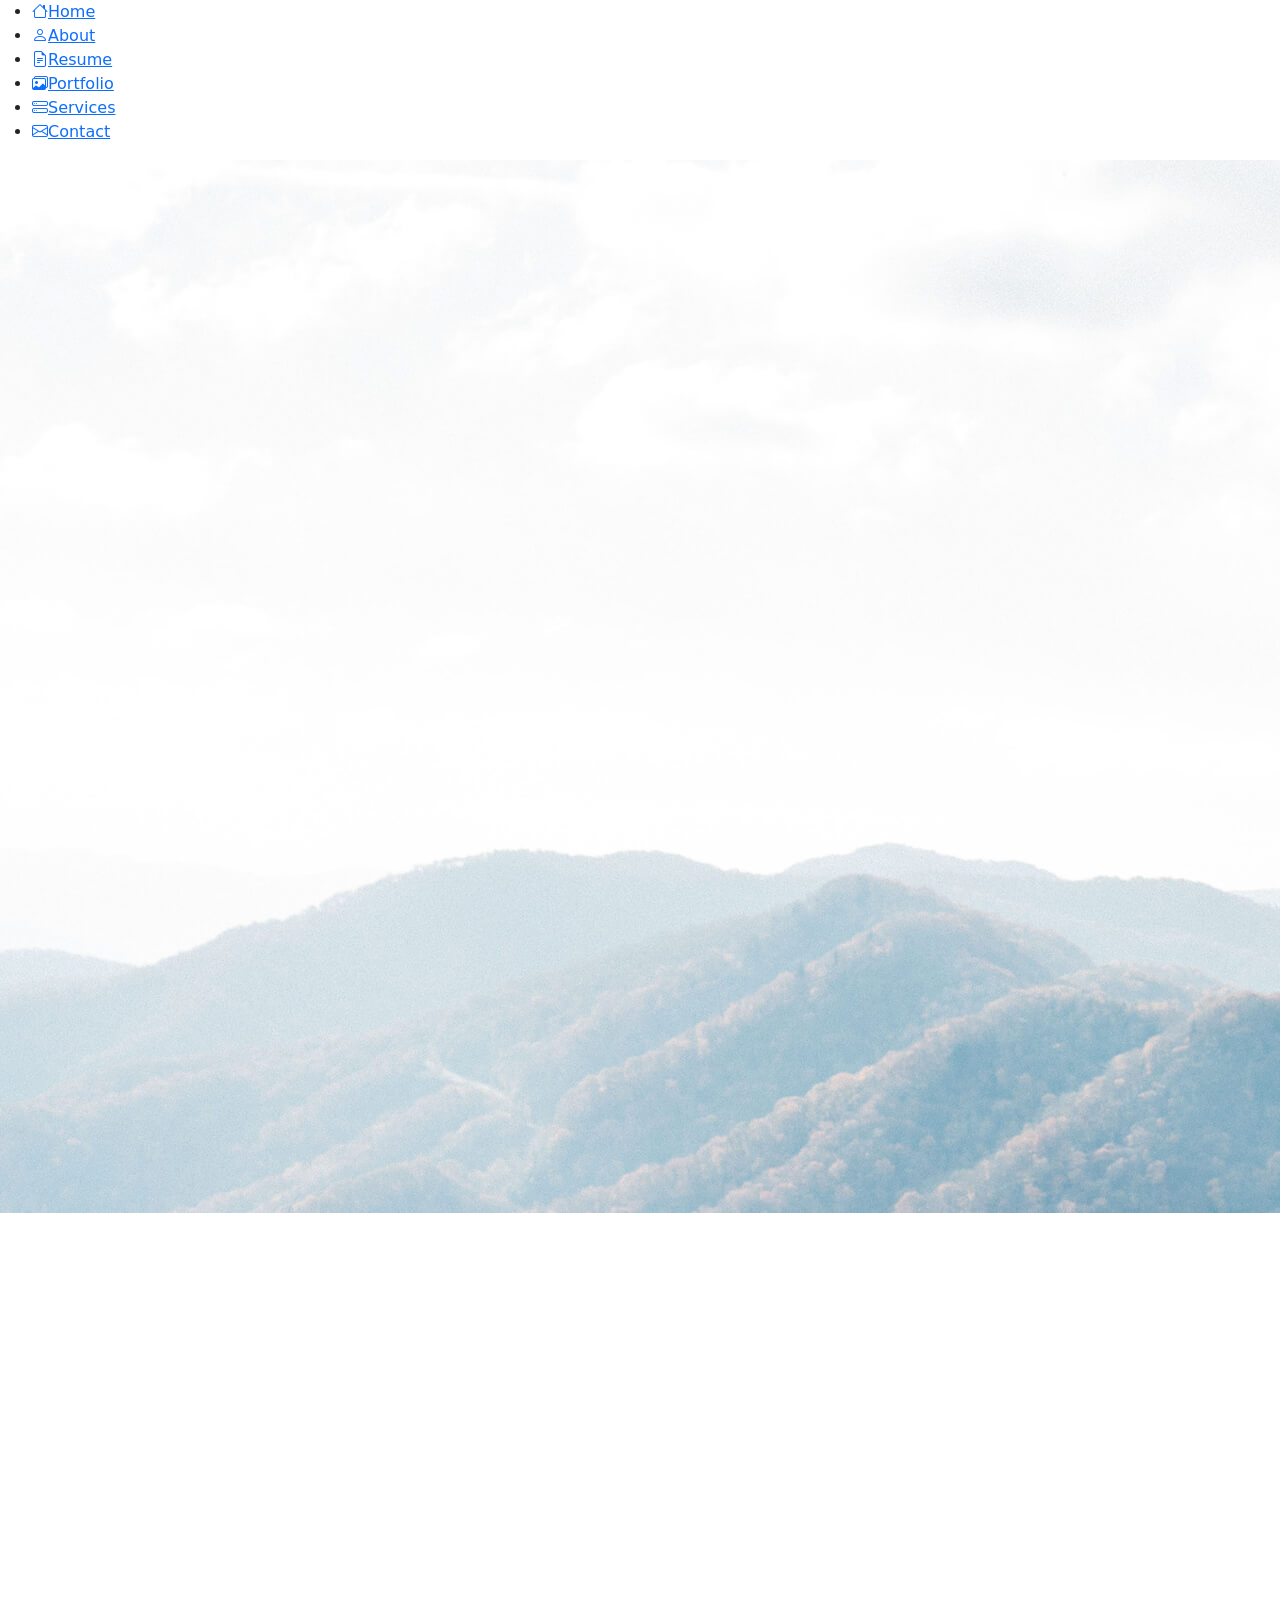
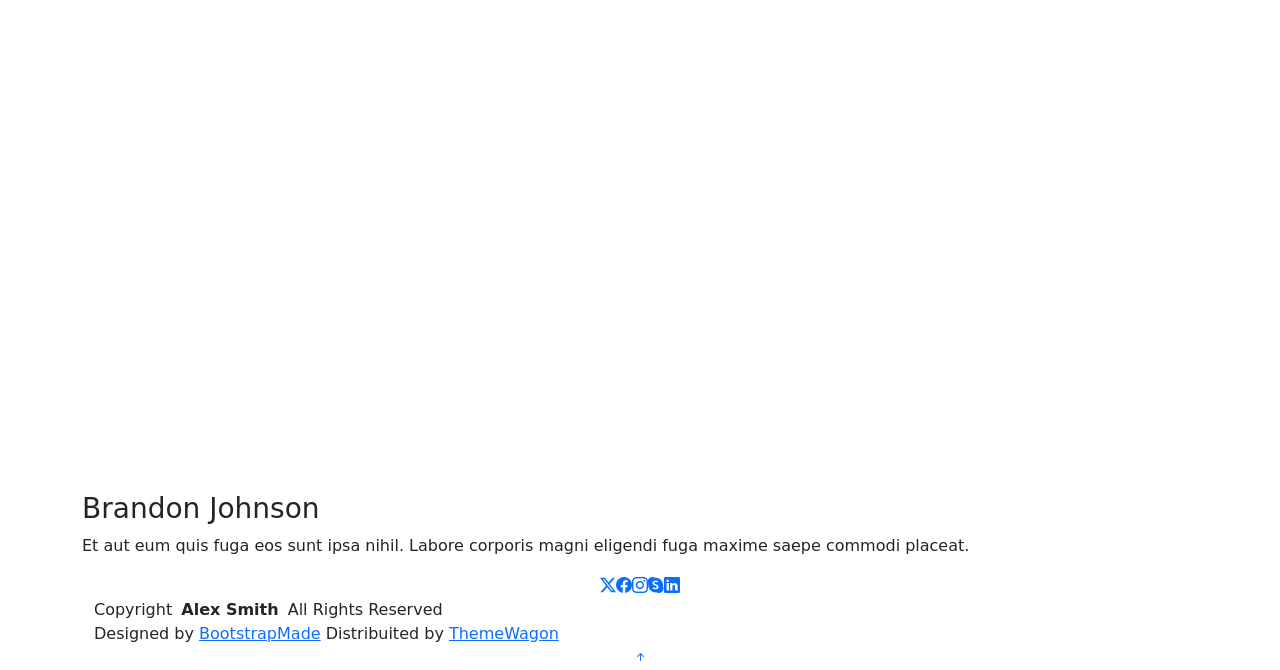
==== commit 9ff3c3c1: "modification on portfolio" ====
--- a/index.html
+++ b/index.html
@@ -4,9 +4,9 @@
 <head>
   <meta charset="utf-8">
   <meta content="width=device-width, initial-scale=1.0" name="viewport">
-  <title>Index - MyResume Bootstrap Template</title>
-  <meta content="" name="description">
-  <meta content="" name="keywords">
+  <title>Index - Asnake Mulu Resume </title>
+  <meta content="Senior Software Developer in Addis Ababa" name="description">
+  <meta content="Asnake Mulu, Software Developer, Backend Developer, Frontend Developer, Fullstack Developer, Freelancer " name="keywords">
 
   <!-- Favicons -->
   <link href="assets/img/favicon.png" rel="icon">
@@ -398,19 +398,18 @@
 
           <ul class="portfolio-filters isotope-filters" data-aos="fade-up" data-aos-delay="100">
             <li data-filter="*" class="filter-active">All</li>
-            <li data-filter=".filter-app">App</li>
-            <li data-filter=".filter-product">Card</li>
-            <li data-filter=".filter-branding">Web</li>
+            <li data-filter=".filter-web-app">Web Application</li>
+            <li data-filter=".filter-mobile-app">Mobile Application</li>
           </ul><!-- End Portfolio Filters -->
 
           <div class="row gy-4 isotope-container" data-aos="fade-up" data-aos-delay="200">
 
-            <div class="col-lg-4 col-md-6 portfolio-item isotope-item filter-product">
+            <div class="col-lg-4 col-md-6 portfolio-item isotope-item filter-web-app">
               <img src="assets/img/masonry-portfolio/masonry-portfolio-2.jpg" class="img-fluid" alt="">
               <div class="portfolio-info">
-                <h4>Product 1</h4>
+                <h4>Web App 1</h4>
                 <p>Lorem ipsum, dolor sit</p>
-                <a href="assets/img/masonry-portfolio/masonry-portfolio-2.jpg" title="Product 1"
+                <a href="assets/img/masonry-portfolio/masonry-portfolio-2.jpg" title="Web App 1"
                   data-gallery="portfolio-gallery-product" class="glightbox preview-link"><i
                     class="bi bi-zoom-in"></i></a>
                 <a href="portfolio-details.html" title="More Details" class="details-link"><i
@@ -418,36 +417,36 @@
               </div>
             </div><!-- End Portfolio Item -->
 
-            <div class="col-lg-4 col-md-6 portfolio-item isotope-item filter-app">
-              <img src="assets/img/masonry-portfolio/masonry-portfolio-4.jpg" class="img-fluid" alt="">
+            <div class="col-lg-4 col-md-6 portfolio-item isotope-item filter-web-app">
+              <img src="assets/img/masonry-portfolio/masonry-portfolio-2.jpg" class="img-fluid" alt="">
               <div class="portfolio-info">
-                <h4>App 2</h4>
+                <h4>Web App 2</h4>
                 <p>Lorem ipsum, dolor sit</p>
-                <a href="assets/img/masonry-portfolio/masonry-portfolio-4.jpg" title="App 2"
+                <a href="assets/img/masonry-portfolio/masonry-portfolio-2.jpg" title="Web App 2"
                   data-gallery="portfolio-gallery-app" class="glightbox preview-link"><i class="bi bi-zoom-in"></i></a>
                 <a href="portfolio-details.html" title="More Details" class="details-link"><i
                     class="bi bi-link-45deg"></i></a>
               </div>
             </div><!-- End Portfolio Item -->
 
-            <div class="col-lg-4 col-md-6 portfolio-item isotope-item filter-app">
-              <img src="assets/img/masonry-portfolio/masonry-portfolio-7.jpg" class="img-fluid" alt="">
+            <div class="col-lg-4 col-md-6 portfolio-item isotope-item filter-web-app">
+              <img src="assets/img/masonry-portfolio/masonry-portfolio-2.jpg" class="img-fluid" alt="">
               <div class="portfolio-info">
-                <h4>App 3</h4>
+                <h4>Web App 3</h4>
                 <p>Lorem ipsum, dolor sit</p>
-                <a href="assets/img/masonry-portfolio/masonry-portfolio-7.jpg" title="App 3"
+                <a href="assets/img/masonry-portfolio/masonry-portfolio-2.jpg" title="Web App 3"
                   data-gallery="portfolio-gallery-app" class="glightbox preview-link"><i class="bi bi-zoom-in"></i></a>
                 <a href="portfolio-details.html" title="More Details" class="details-link"><i
                     class="bi bi-link-45deg"></i></a>
               </div>
             </div><!-- End Portfolio Item -->
 
-            <div class="col-lg-4 col-md-6 portfolio-item isotope-item filter-product">
+            <div class="col-lg-4 col-md-6 portfolio-item isotope-item filter-mobile-app">
               <img src="assets/img/masonry-portfolio/masonry-portfolio-8.jpg" class="img-fluid" alt="">
               <div class="portfolio-info">
-                <h4>Product 3</h4>
+                <h4>Mobile App 1</h4>
                 <p>Lorem ipsum, dolor sit</p>
-                <a href="assets/img/masonry-portfolio/masonry-portfolio-8.jpg" title="Product 3"
+                <a href="assets/img/masonry-portfolio/masonry-portfolio-8.jpg" title="Mobile App 1"
                   data-gallery="portfolio-gallery-product" class="glightbox preview-link"><i
                     class="bi bi-zoom-in"></i></a>
                 <a href="portfolio-details.html" title="More Details" class="details-link"><i
@@ -455,12 +454,12 @@
               </div>
             </div><!-- End Portfolio Item -->
 
-            <div class="col-lg-4 col-md-6 portfolio-item isotope-item filter-branding">
-              <img src="assets/img/masonry-portfolio/masonry-portfolio-9.jpg" class="img-fluid" alt="">
+            <div class="col-lg-4 col-md-6 portfolio-item isotope-item filter-mobile-app">
+              <img src="assets/img/masonry-portfolio/masonry-portfolio-8.jpg" class="img-fluid" alt="">
               <div class="portfolio-info">
-                <h4>Branding 3</h4>
+                <h4>Mobile App 2</h4>
                 <p>Lorem ipsum, dolor sit</p>
-                <a href="assets/img/masonry-portfolio/masonry-portfolio-9.jpg" title="Branding 2"
+                <a href="assets/img/masonry-portfolio/masonry-portfolio-8.jpg" title="Mobile App 2"
                   data-gallery="portfolio-gallery-branding" class="glightbox preview-link"><i
                     class="bi bi-zoom-in"></i></a>
                 <a href="portfolio-details.html" title="More Details" class="details-link"><i
@@ -468,12 +467,12 @@
               </div>
             </div><!-- End Portfolio Item -->
 
-            <div class="col-lg-4 col-md-6 portfolio-item isotope-item filter-branding">
-              <img src="assets/img/masonry-portfolio/masonry-portfolio-9.jpg" class="img-fluid" alt="">
+            <div class="col-lg-4 col-md-6 portfolio-item isotope-item filter-mobile-app">
+              <img src="assets/img/masonry-portfolio/masonry-portfolio-8.jpg" class="img-fluid" alt="">
               <div class="portfolio-info">
-                <h4>Branding 3</h4>
+                <h4>Mobile App 3</h4>
                 <p>Lorem ipsum, dolor sit</p>
-                <a href="assets/img/masonry-portfolio/masonry-portfolio-9.jpg" title="Branding 2"
+                <a href="assets/img/masonry-portfolio/masonry-portfolio-8.jpg" title="Mobile App 3"
                   data-gallery="portfolio-gallery-branding" class="glightbox preview-link"><i
                     class="bi bi-zoom-in"></i></a>
                 <a href="portfolio-details.html" title="More Details" class="details-link"><i
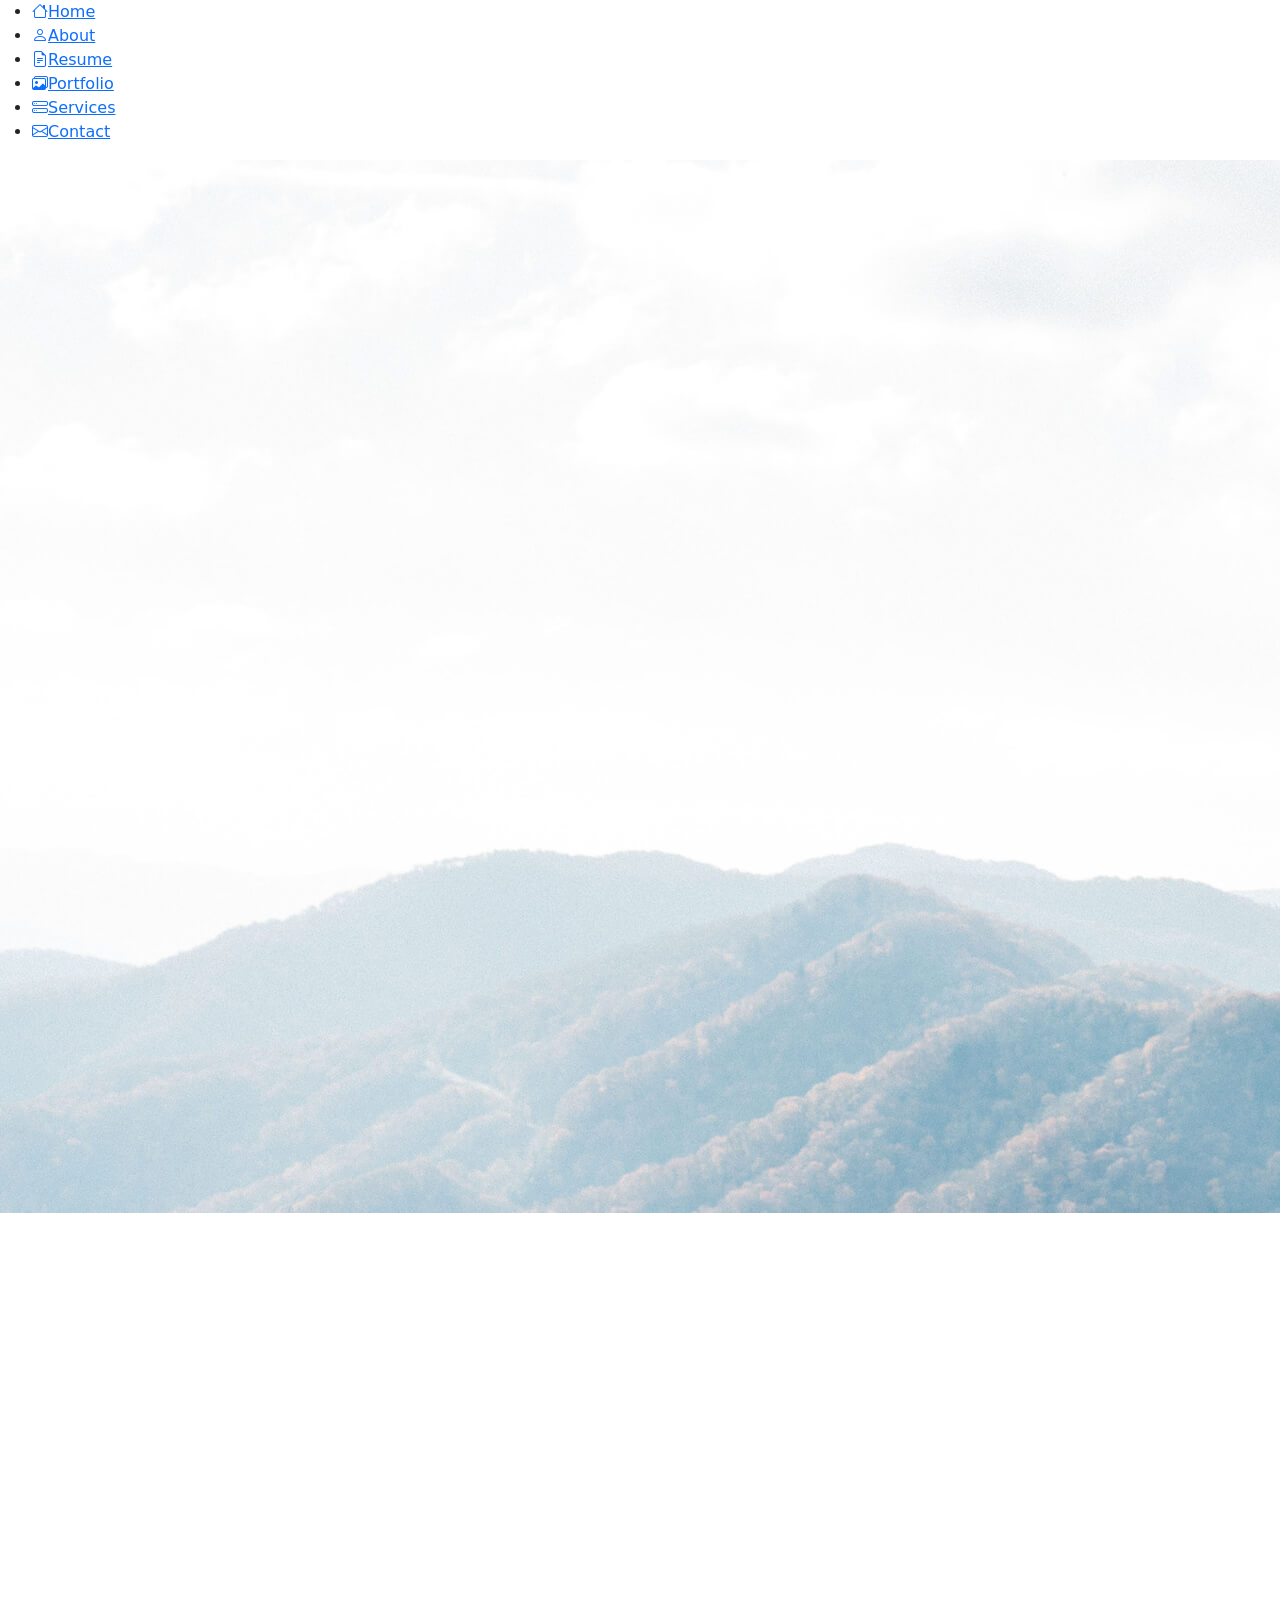
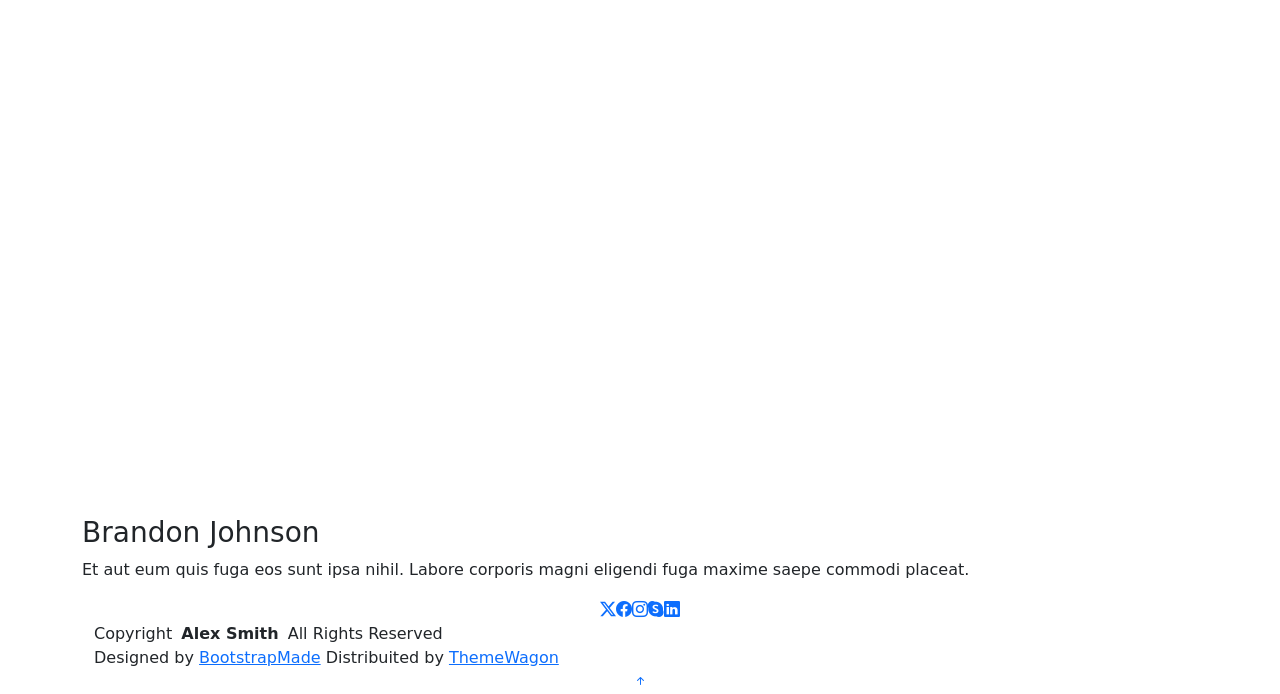
==== commit 9f2c989d: "portifolio with js file" ====
--- a/index.html
+++ b/index.html
@@ -387,9 +387,9 @@
       <!-- Section Title -->
       <div class="container section-title" data-aos="fade-up">
         <h2>Portfolio</h2>
-        <p>Magnam dolores commodi suscipit. Necessitatibus eius consequatur ex aliquid fuga eum quidem. Sit sint
-          consectetur velit. Quisquam quos quisquam cupiditate. Et nemo qui impedit suscipit alias ea. Quia fugiat sit
-          in iste officiis commodi quidem hic quas.</p>
+        <p>Explore my work and projects, showcasing my expertise in web and mobile application development. From innovative
+          solutions to real-world applications, my portfolio highlights my skills in building scalable, user-friendly, and
+          efficient software tailored to various needs.</p>
       </div><!-- End Section Title -->
 
       <div class="container">
@@ -407,12 +407,12 @@
             <div class="col-lg-4 col-md-6 portfolio-item isotope-item filter-web-app">
               <img src="assets/img/masonry-portfolio/masonry-portfolio-2.jpg" class="img-fluid" alt="">
               <div class="portfolio-info">
-                <h4>Web App 1</h4>
-                <p>Lorem ipsum, dolor sit</p>
-                <a href="assets/img/masonry-portfolio/masonry-portfolio-2.jpg" title="Web App 1"
+                <h4>Meseret Delivery Website</h4>
+                <p>A dynamic and user-friendly website for Meseret Express Delivery using Django. </p>
+                <a href="assets/img/masonry-portfolio/masonry-portfolio-2.jpg" title="Meseret Delivery Website"
                   data-gallery="portfolio-gallery-product" class="glightbox preview-link"><i
                     class="bi bi-zoom-in"></i></a>
-                <a href="portfolio-details.html" title="More Details" class="details-link"><i
+                <a href="portfolio-details.html?id=1" title="More Details" class="details-link"><i
                     class="bi bi-link-45deg"></i></a>
               </div>
             </div><!-- End Portfolio Item -->
@@ -421,10 +421,10 @@
               <img src="assets/img/masonry-portfolio/masonry-portfolio-2.jpg" class="img-fluid" alt="">
               <div class="portfolio-info">
                 <h4>Web App 2</h4>
-                <p>Lorem ipsum, dolor sit</p>
+                <p>Meseret Delivery, Admin Dashboard</p>
                 <a href="assets/img/masonry-portfolio/masonry-portfolio-2.jpg" title="Web App 2"
                   data-gallery="portfolio-gallery-app" class="glightbox preview-link"><i class="bi bi-zoom-in"></i></a>
-                <a href="portfolio-details.html" title="More Details" class="details-link"><i
+                <a href="portfolio-details.html?id=2" title="More Details" class="details-link"><i
                     class="bi bi-link-45deg"></i></a>
               </div>
             </div><!-- End Portfolio Item -->
@@ -433,7 +433,7 @@
               <img src="assets/img/masonry-portfolio/masonry-portfolio-2.jpg" class="img-fluid" alt="">
               <div class="portfolio-info">
                 <h4>Web App 3</h4>
-                <p>Lorem ipsum, dolor sit</p>
+                <p>Edir Amba, Landing Website</p>
                 <a href="assets/img/masonry-portfolio/masonry-portfolio-2.jpg" title="Web App 3"
                   data-gallery="portfolio-gallery-app" class="glightbox preview-link"><i class="bi bi-zoom-in"></i></a>
                 <a href="portfolio-details.html" title="More Details" class="details-link"><i
@@ -445,7 +445,7 @@
               <img src="assets/img/masonry-portfolio/masonry-portfolio-8.jpg" class="img-fluid" alt="">
               <div class="portfolio-info">
                 <h4>Mobile App 1</h4>
-                <p>Lorem ipsum, dolor sit</p>
+                <p>Meseret Express Delivery, Delivery App</p>
                 <a href="assets/img/masonry-portfolio/masonry-portfolio-8.jpg" title="Mobile App 1"
                   data-gallery="portfolio-gallery-product" class="glightbox preview-link"><i
                     class="bi bi-zoom-in"></i></a>
@@ -458,7 +458,7 @@
               <img src="assets/img/masonry-portfolio/masonry-portfolio-8.jpg" class="img-fluid" alt="">
               <div class="portfolio-info">
                 <h4>Mobile App 2</h4>
-                <p>Lorem ipsum, dolor sit</p>
+                <p>Edir Amba, Customer App</p>
                 <a href="assets/img/masonry-portfolio/masonry-portfolio-8.jpg" title="Mobile App 2"
                   data-gallery="portfolio-gallery-branding" class="glightbox preview-link"><i
                     class="bi bi-zoom-in"></i></a>
@@ -471,7 +471,7 @@
               <img src="assets/img/masonry-portfolio/masonry-portfolio-8.jpg" class="img-fluid" alt="">
               <div class="portfolio-info">
                 <h4>Mobile App 3</h4>
-                <p>Lorem ipsum, dolor sit</p>
+                <p>Amba Gebeya, Ecomerce App</p>
                 <a href="assets/img/masonry-portfolio/masonry-portfolio-8.jpg" title="Mobile App 3"
                   data-gallery="portfolio-gallery-branding" class="glightbox preview-link"><i
                     class="bi bi-zoom-in"></i></a>
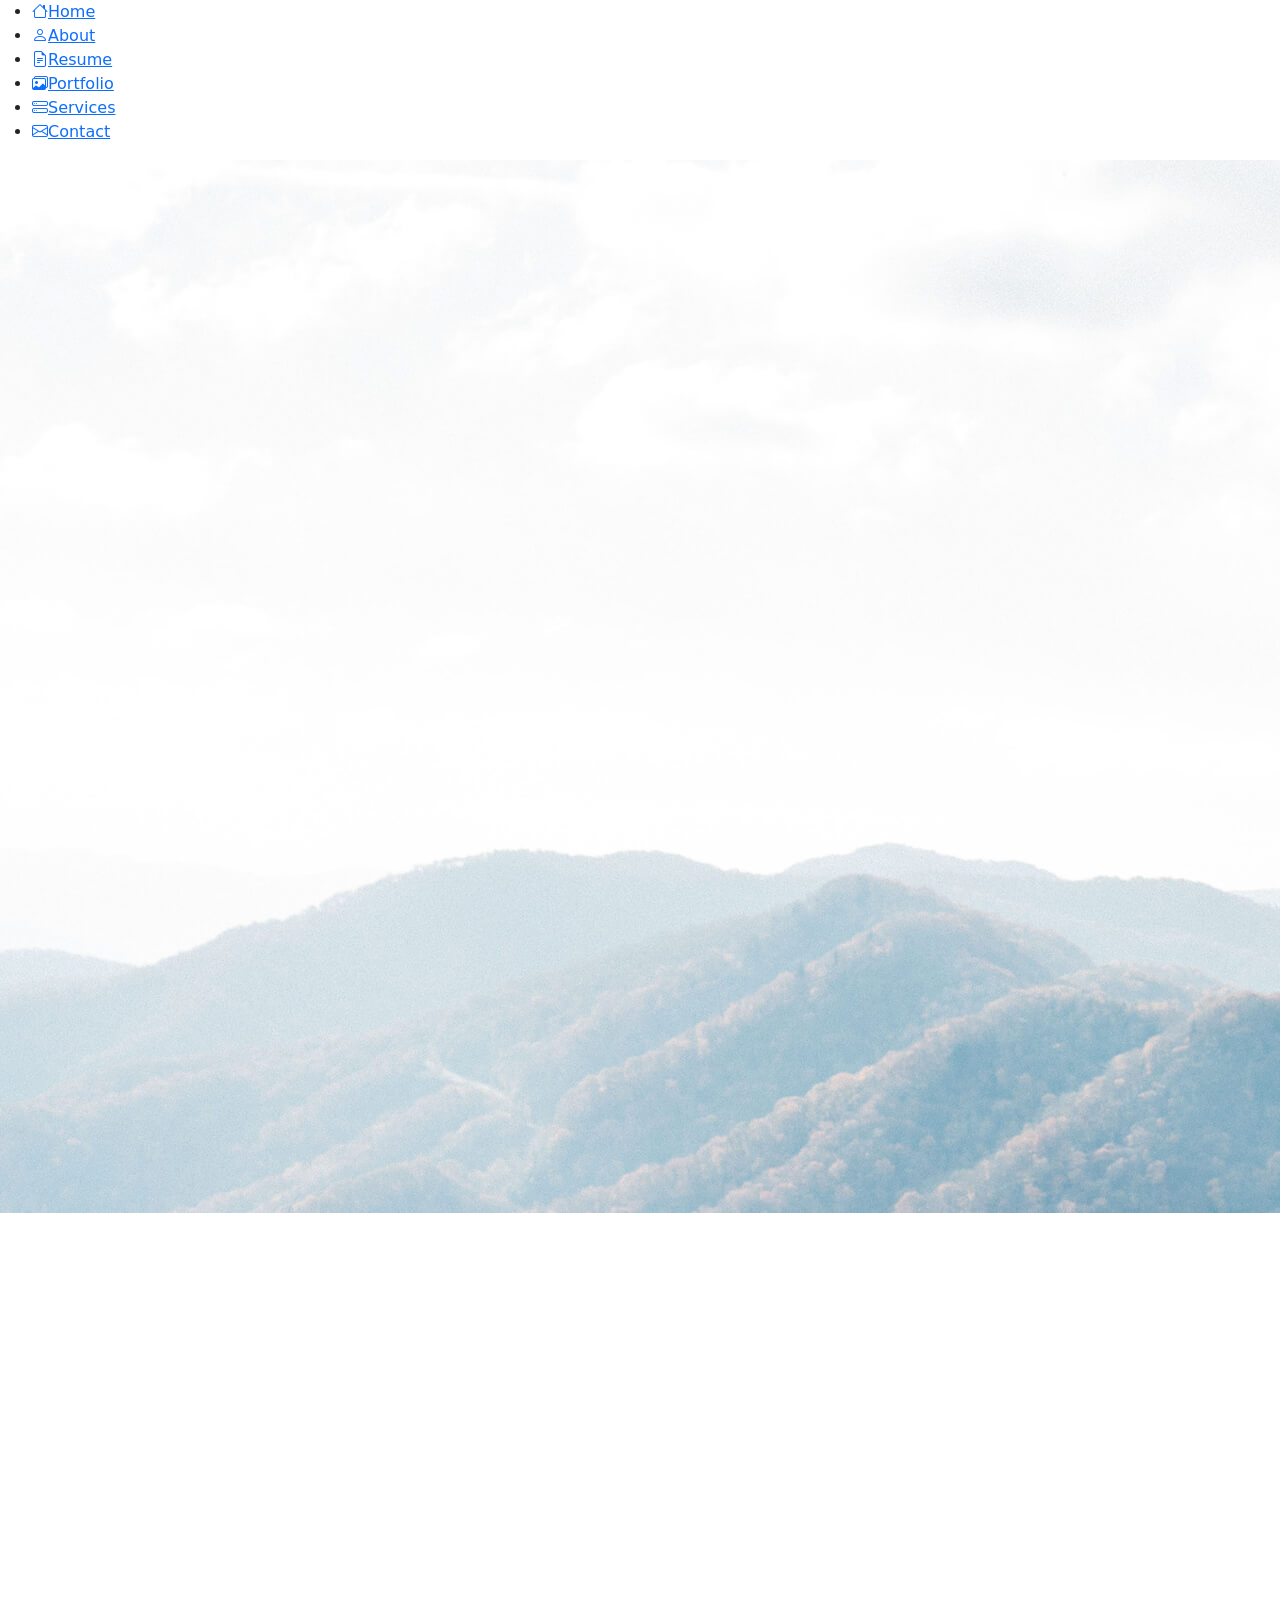
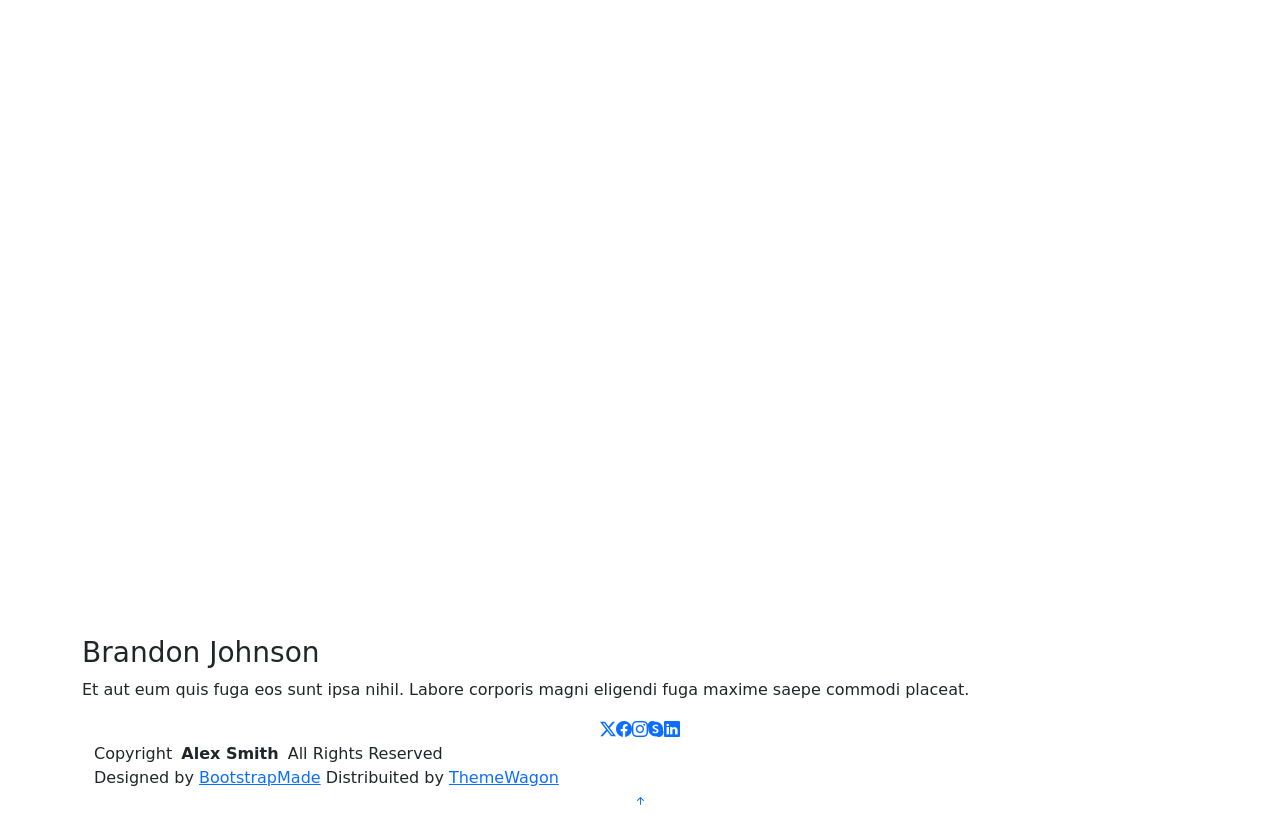
==== commit 3b860811: "on portifolio section" ====
--- a/index.html
+++ b/index.html
@@ -420,8 +420,10 @@
             <div class="col-lg-4 col-md-6 portfolio-item isotope-item filter-web-app">
               <img src="assets/img/masonry-portfolio/masonry-portfolio-2.jpg" class="img-fluid" alt="">
               <div class="portfolio-info">
-                <h4>Web App 2</h4>
-                <p>Meseret Delivery, Admin Dashboard</p>
+                <h4>Order Management System</h4>
+                <p>
+                  A smart and efficient order management system that enables businesses to track orders with real-time monitoring and
+                  automation.</p>
                 <a href="assets/img/masonry-portfolio/masonry-portfolio-2.jpg" title="Web App 2"
                   data-gallery="portfolio-gallery-app" class="glightbox preview-link"><i class="bi bi-zoom-in"></i></a>
                 <a href="portfolio-details.html?id=2" title="More Details" class="details-link"><i
@@ -444,12 +446,13 @@
             <div class="col-lg-4 col-md-6 portfolio-item isotope-item filter-mobile-app">
               <img src="assets/img/masonry-portfolio/masonry-portfolio-8.jpg" class="img-fluid" alt="">
               <div class="portfolio-info">
-                <h4>Mobile App 1</h4>
-                <p>Meseret Express Delivery, Delivery App</p>
-                <a href="assets/img/masonry-portfolio/masonry-portfolio-8.jpg" title="Mobile App 1"
+                <h4>Meseret Delivery Mobile App</h4>
+                <p>A modern and user-friendly delivery application designed to simplify logistics and enhance the overall customer
+                  experience.</p>
+                <a href="assets/img/masonry-portfolio/masonry-portfolio-8.jpg" title="Meseret Delivery Mobile App"
                   data-gallery="portfolio-gallery-product" class="glightbox preview-link"><i
                     class="bi bi-zoom-in"></i></a>
-                <a href="portfolio-details.html" title="More Details" class="details-link"><i
+                <a href="portfolio-details.html?id=4" title="More Details" class="details-link"><i
                     class="bi bi-link-45deg"></i></a>
               </div>
             </div><!-- End Portfolio Item -->
@@ -457,12 +460,13 @@
             <div class="col-lg-4 col-md-6 portfolio-item isotope-item filter-mobile-app">
               <img src="assets/img/masonry-portfolio/masonry-portfolio-8.jpg" class="img-fluid" alt="">
               <div class="portfolio-info">
-                <h4>Mobile App 2</h4>
-                <p>Edir Amba, Customer App</p>
-                <a href="assets/img/masonry-portfolio/masonry-portfolio-8.jpg" title="Mobile App 2"
+                <h4>Edir Amba Mobile App </h4>
+                <p>A mobile app for managing Ethiopia's traditional 'Edir' system, ensuring smooth community-based financial and social
+                  support.</p>
+                <a href="assets/img/masonry-portfolio/masonry-portfolio-8.jpg" title="Edir Amba Mobile App"
                   data-gallery="portfolio-gallery-branding" class="glightbox preview-link"><i
                     class="bi bi-zoom-in"></i></a>
-                <a href="portfolio-details.html" title="More Details" class="details-link"><i
+                <a href="portfolio-details.html?id=5" title="More Details" class="details-link"><i
                     class="bi bi-link-45deg"></i></a>
               </div>
             </div><!-- End Portfolio Item -->
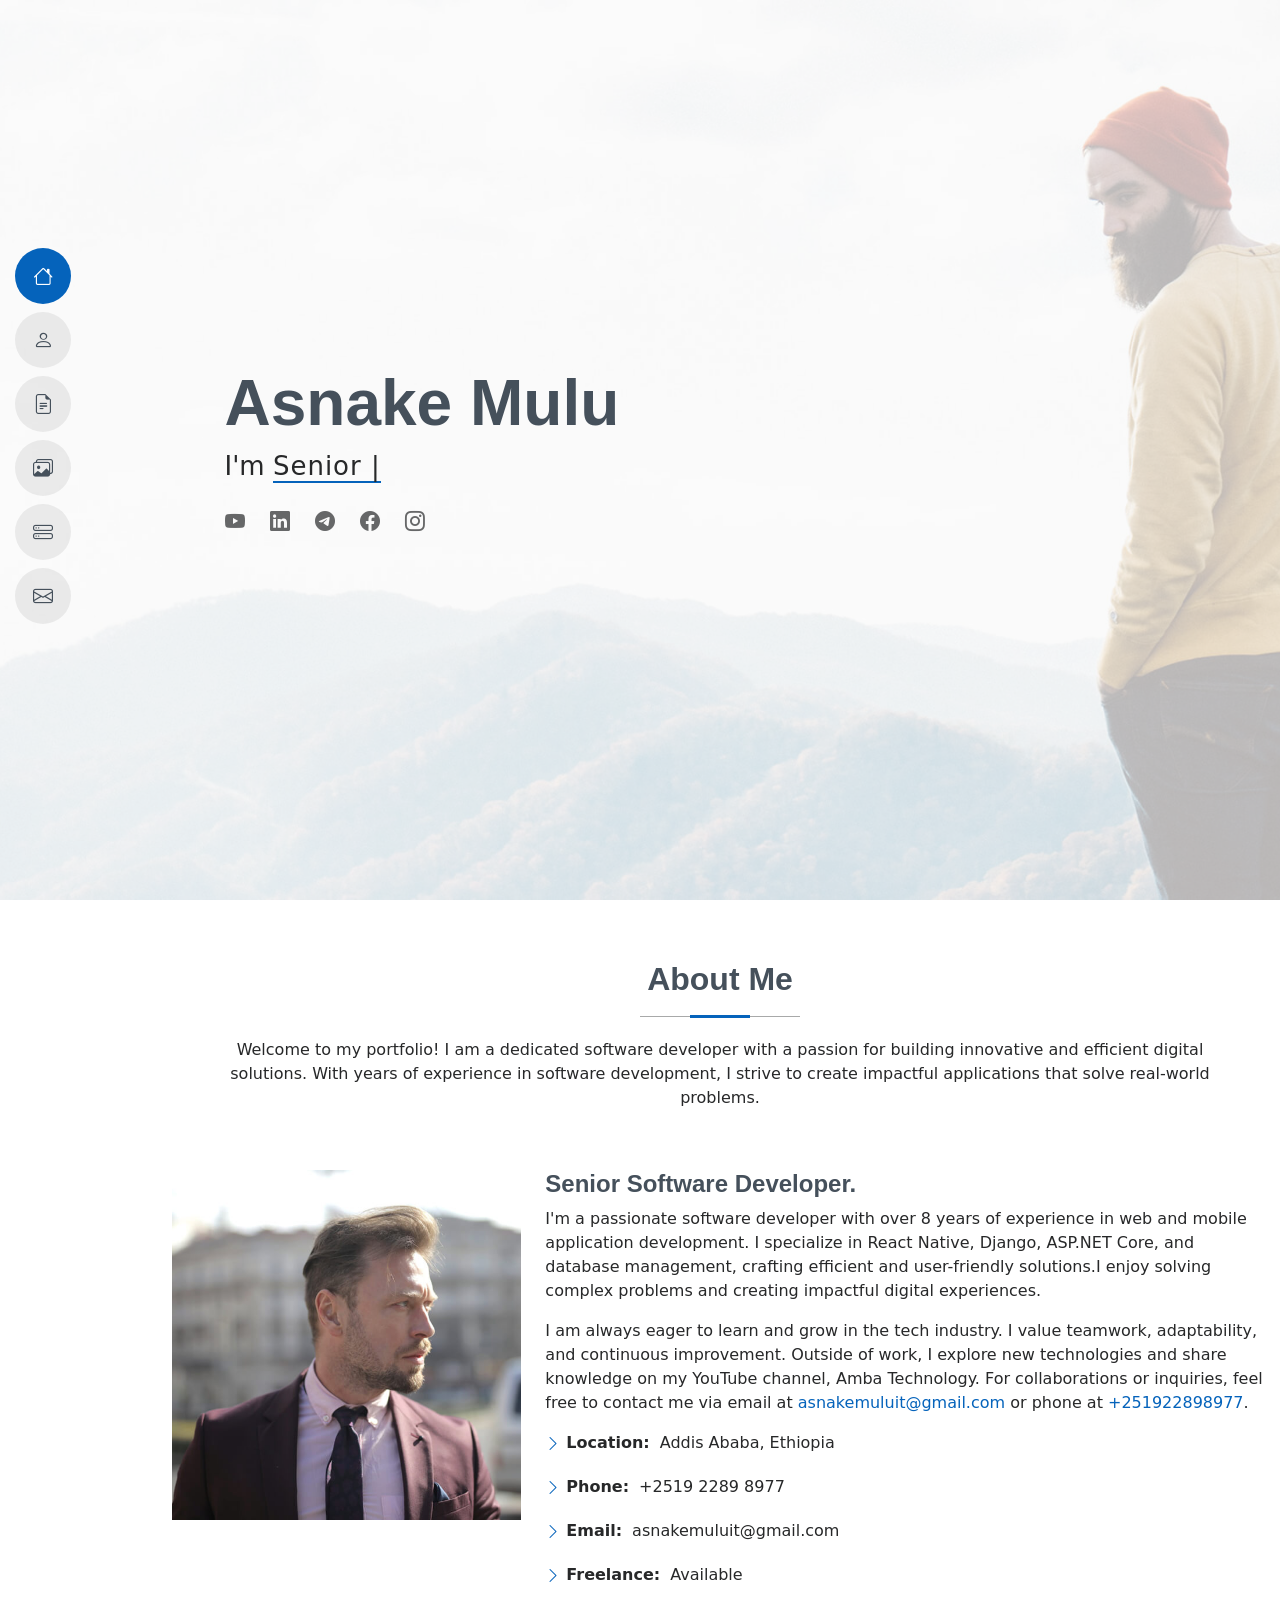
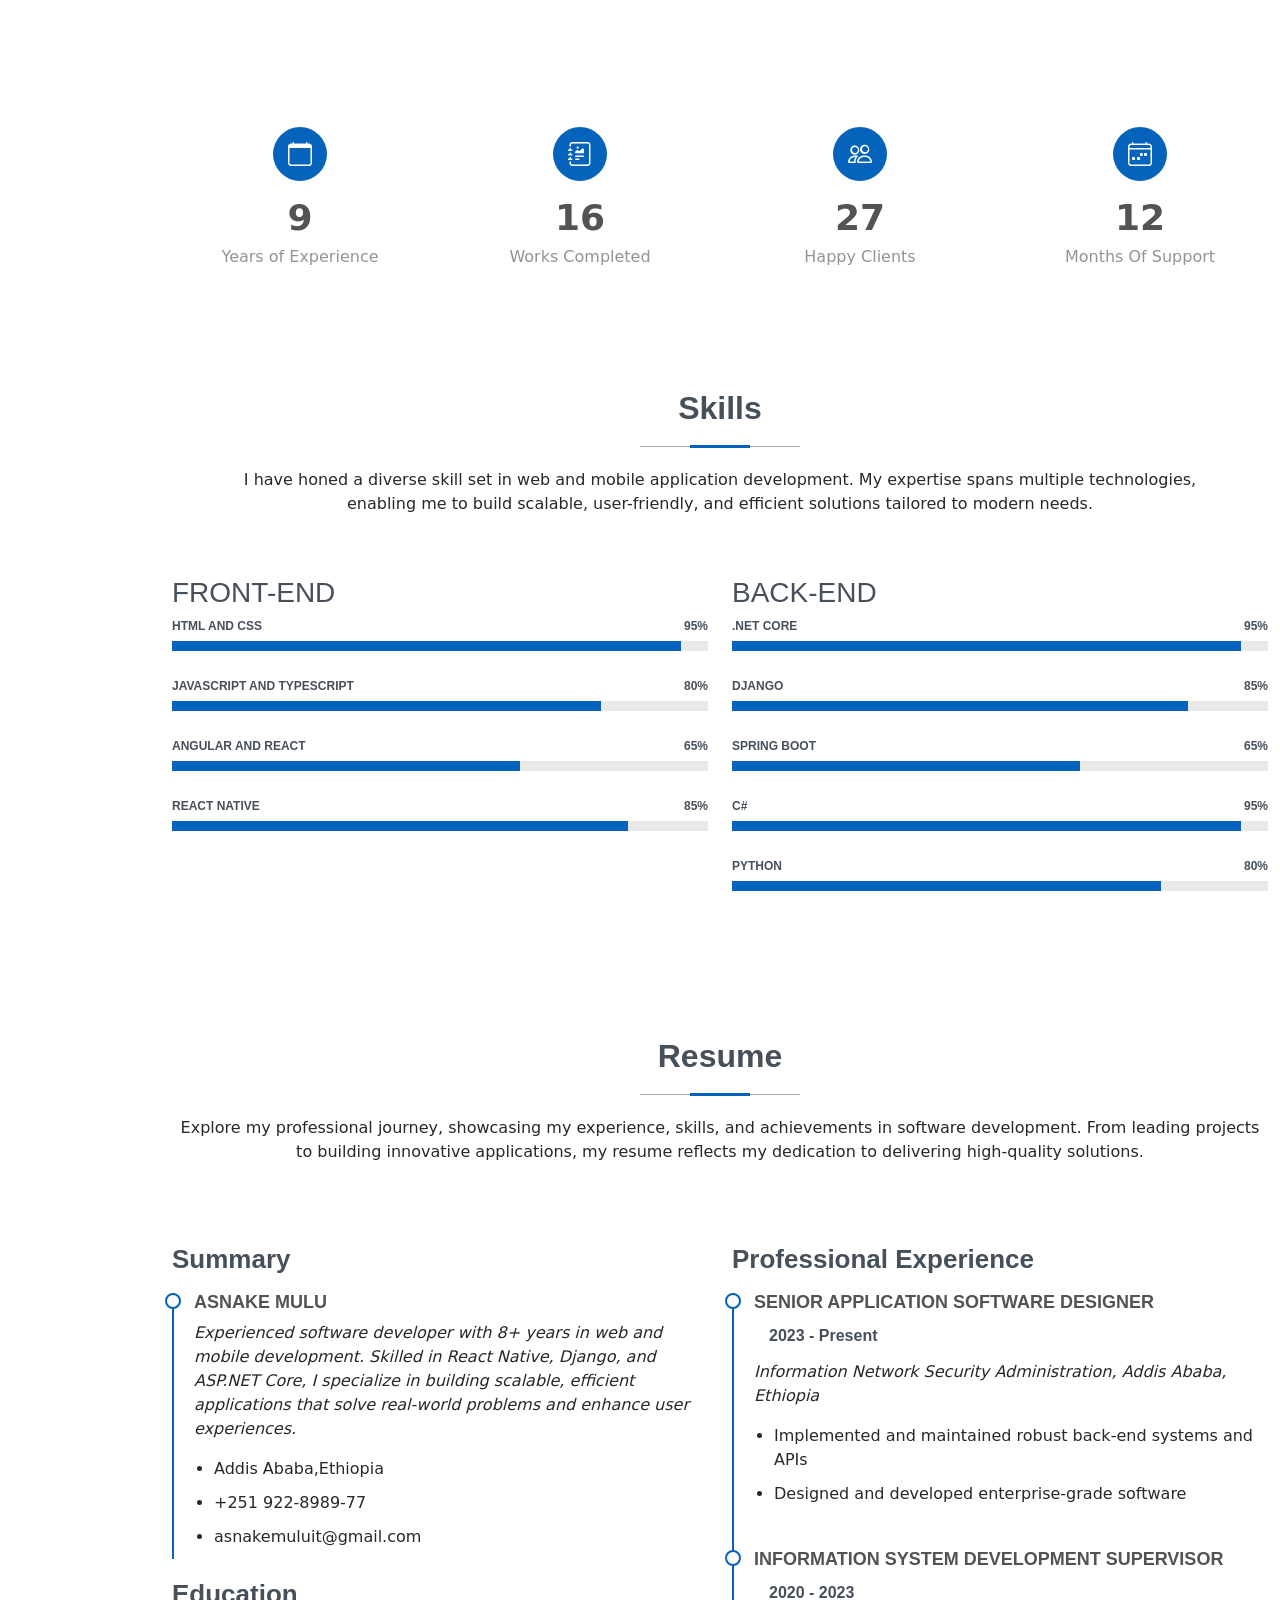
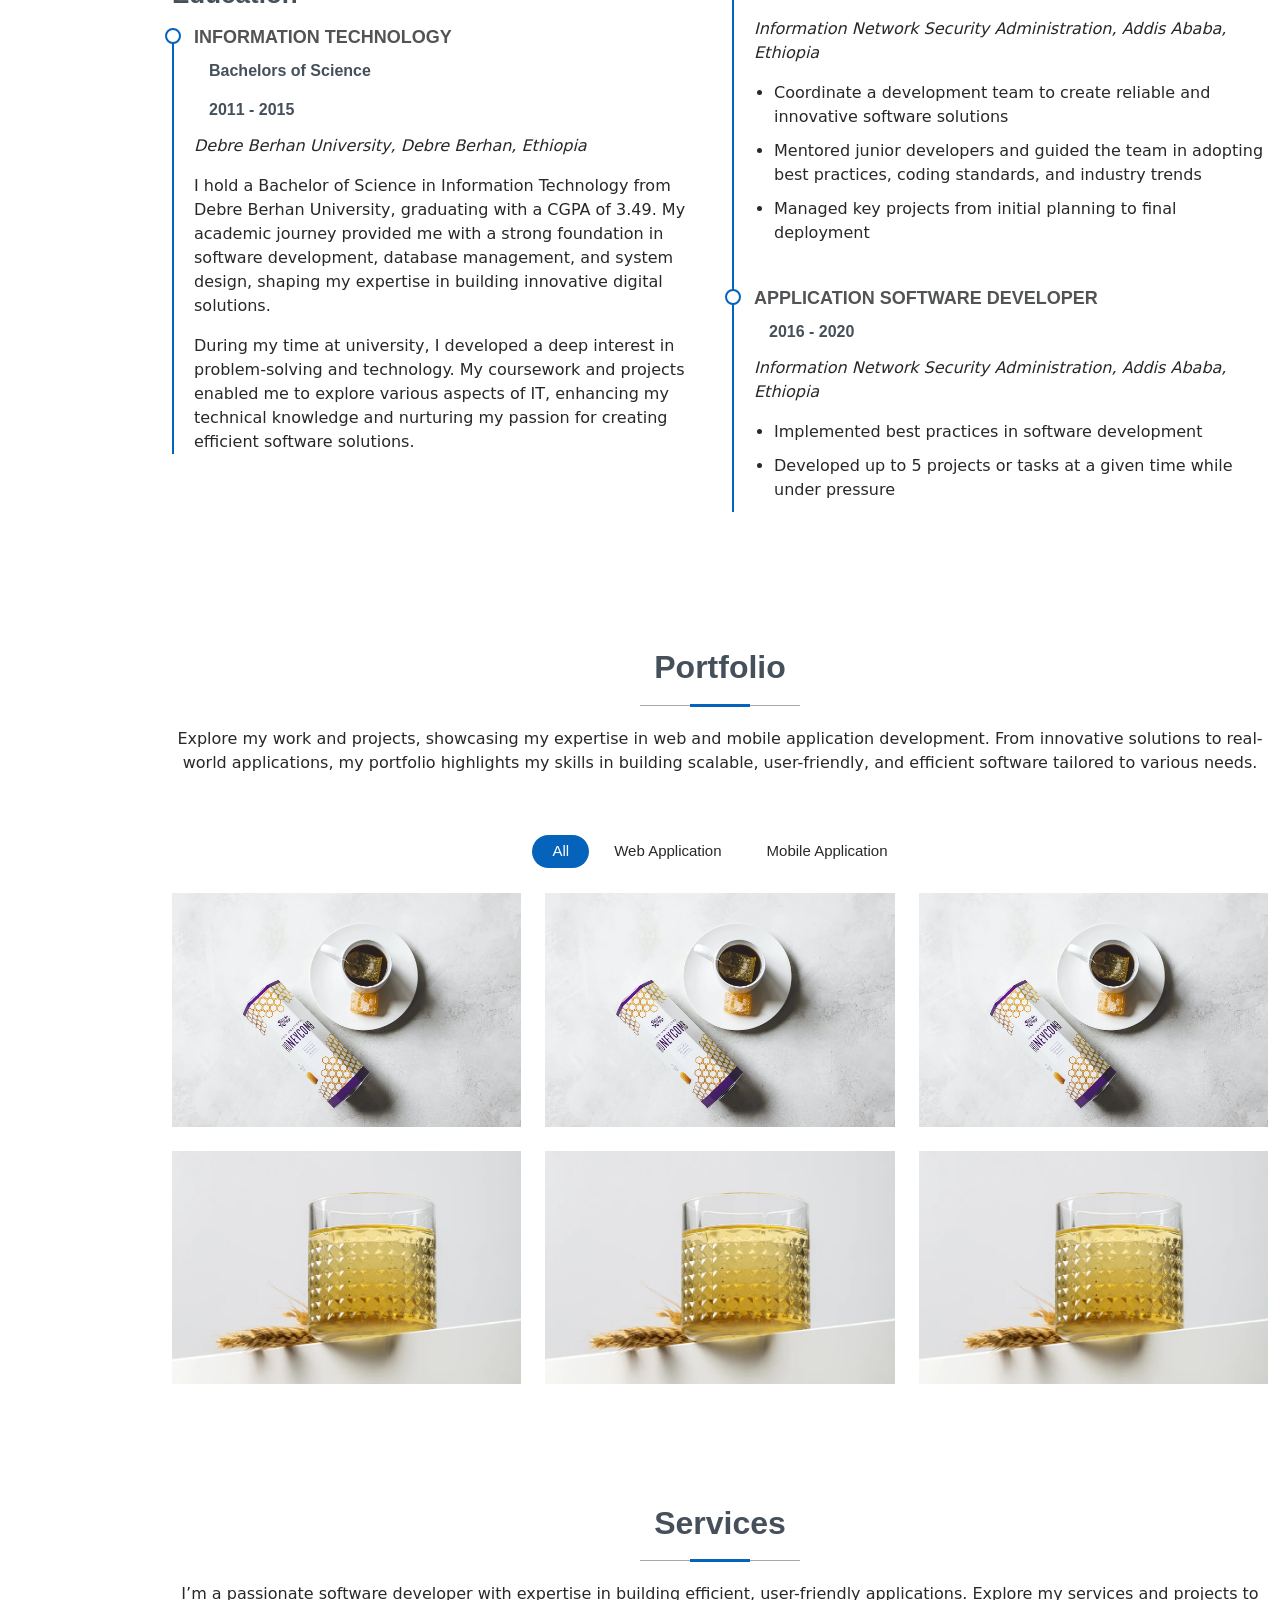
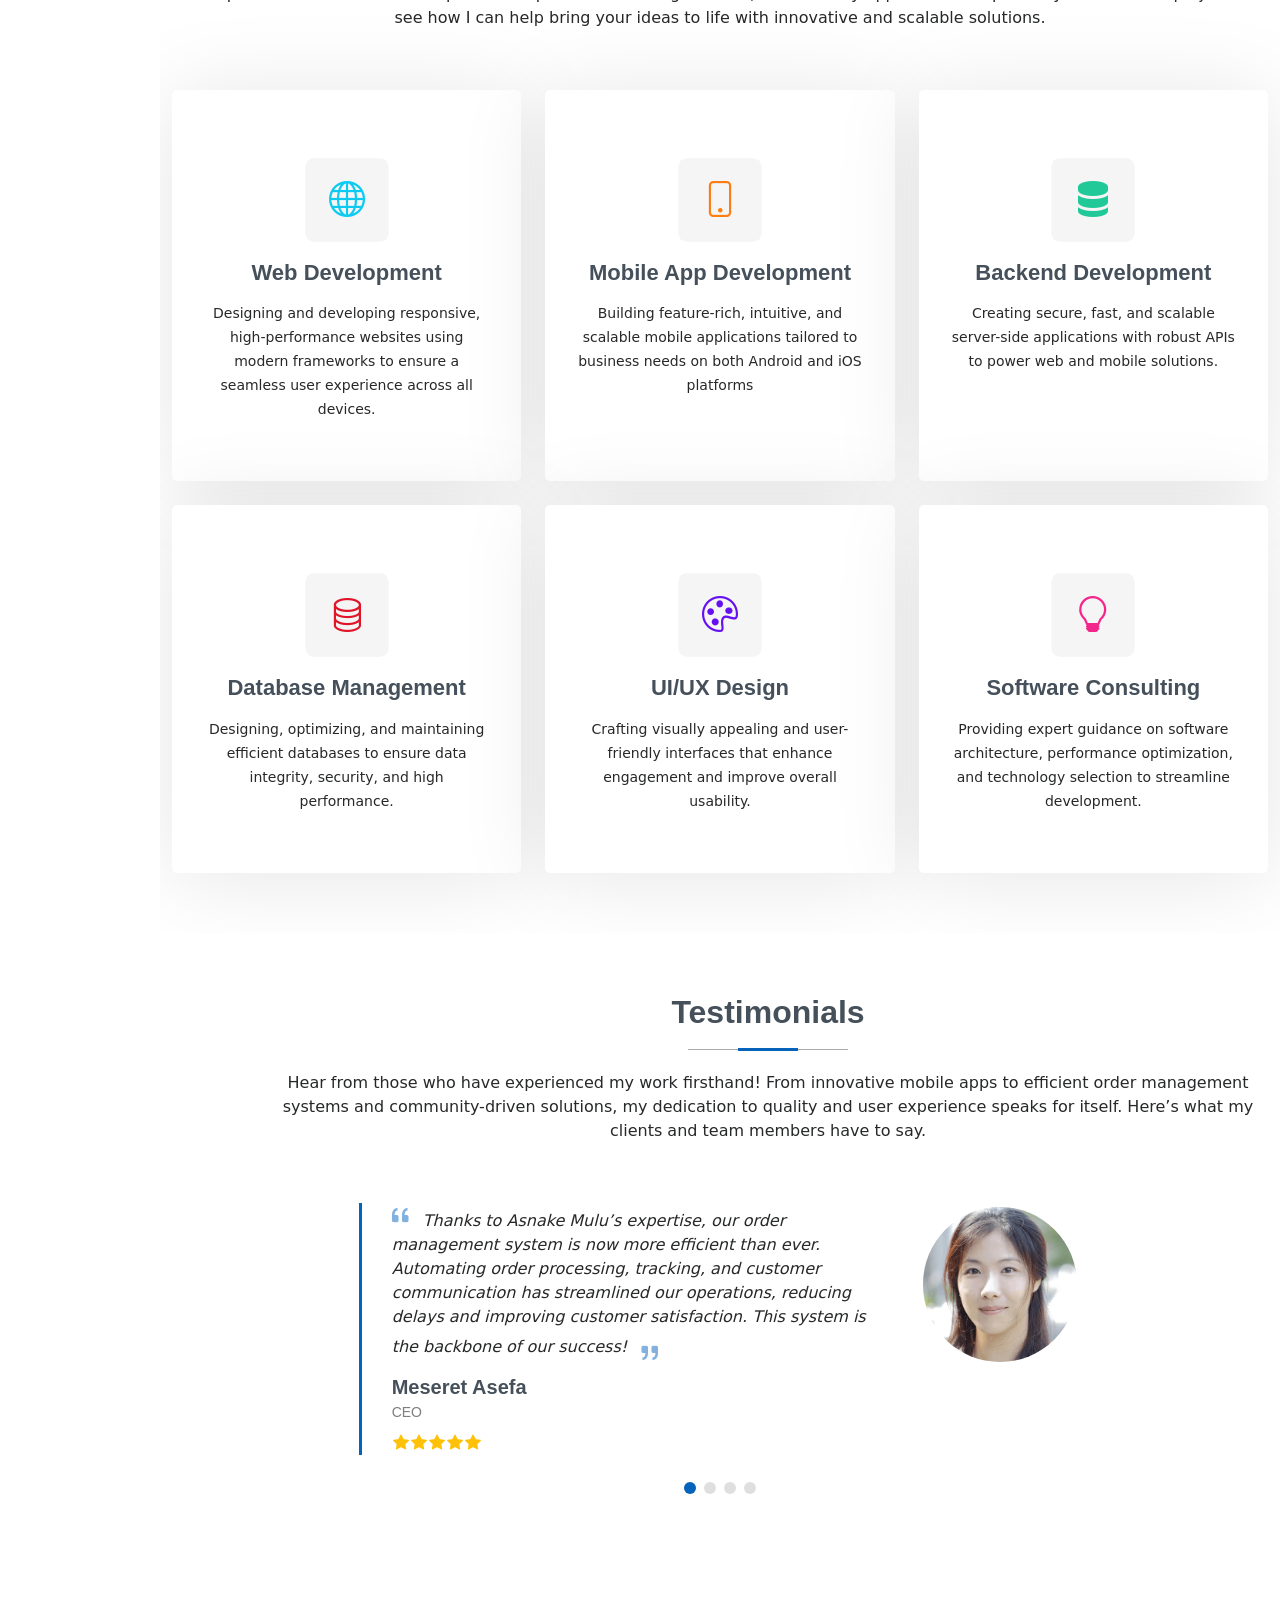
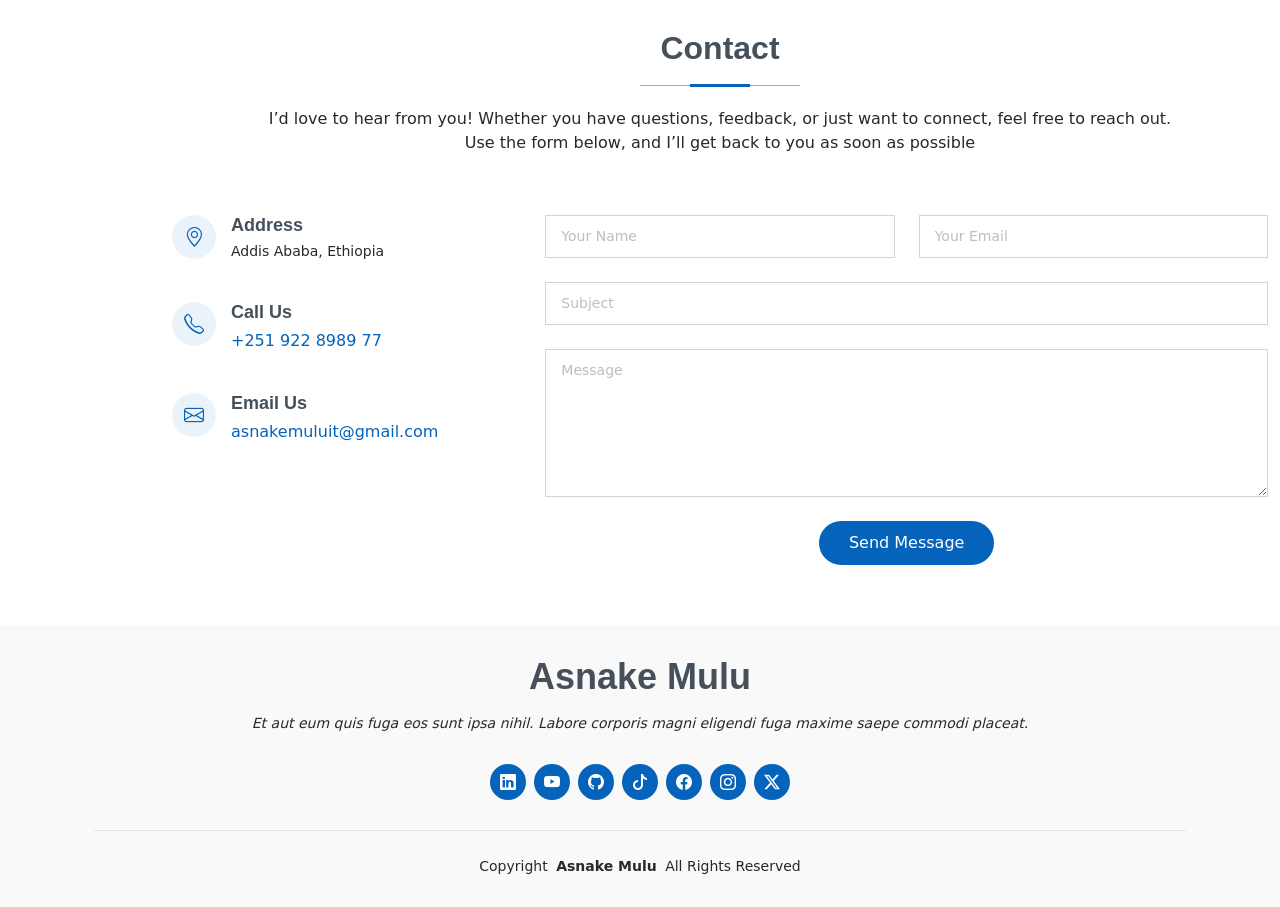
==== commit a82d61ba: "service detail" ====
--- a/index.html
+++ b/index.html
@@ -6,7 +6,9 @@
   <meta content="width=device-width, initial-scale=1.0" name="viewport">
   <title>Index - Asnake Mulu Resume </title>
   <meta content="Senior Software Developer in Addis Ababa" name="description">
-  <meta content="Asnake Mulu, Software Developer, Backend Developer, Frontend Developer, Fullstack Developer, Freelancer " name="keywords">
+  <meta
+    content="Asnake Mulu, Software Developer, Backend Developer, Frontend Developer, Fullstack Developer, Freelancer "
+    name="keywords">
 
   <!-- Favicons -->
   <link href="assets/img/favicon.png" rel="icon">
@@ -387,8 +389,10 @@
       <!-- Section Title -->
       <div class="container section-title" data-aos="fade-up">
         <h2>Portfolio</h2>
-        <p>Explore my work and projects, showcasing my expertise in web and mobile application development. From innovative
-          solutions to real-world applications, my portfolio highlights my skills in building scalable, user-friendly, and
+        <p>Explore my work and projects, showcasing my expertise in web and mobile application development. From
+          innovative
+          solutions to real-world applications, my portfolio highlights my skills in building scalable, user-friendly,
+          and
           efficient software tailored to various needs.</p>
       </div><!-- End Section Title -->
 
@@ -422,7 +426,8 @@
               <div class="portfolio-info">
                 <h4>Order Management System</h4>
                 <p>
-                  A smart and efficient order management system that enables businesses to track orders with real-time monitoring and
+                  A smart and efficient order management system that enables businesses to track orders with real-time
+                  monitoring and
                   automation.</p>
                 <a href="assets/img/masonry-portfolio/masonry-portfolio-2.jpg" title="Web App 2"
                   data-gallery="portfolio-gallery-app" class="glightbox preview-link"><i class="bi bi-zoom-in"></i></a>
@@ -447,7 +452,8 @@
               <img src="assets/img/masonry-portfolio/masonry-portfolio-8.jpg" class="img-fluid" alt="">
               <div class="portfolio-info">
                 <h4>Meseret Delivery Mobile App</h4>
-                <p>A modern and user-friendly delivery application designed to simplify logistics and enhance the overall customer
+                <p>A modern and user-friendly delivery application designed to simplify logistics and enhance the
+                  overall customer
                   experience.</p>
                 <a href="assets/img/masonry-portfolio/masonry-portfolio-8.jpg" title="Meseret Delivery Mobile App"
                   data-gallery="portfolio-gallery-product" class="glightbox preview-link"><i
@@ -461,7 +467,8 @@
               <img src="assets/img/masonry-portfolio/masonry-portfolio-8.jpg" class="img-fluid" alt="">
               <div class="portfolio-info">
                 <h4>Edir Amba Mobile App </h4>
-                <p>A mobile app for managing Ethiopia's traditional 'Edir' system, ensuring smooth community-based financial and social
+                <p>A mobile app for managing Ethiopia's traditional 'Edir' system, ensuring smooth community-based
+                  financial and social
                   support.</p>
                 <a href="assets/img/masonry-portfolio/masonry-portfolio-8.jpg" title="Edir Amba Mobile App"
                   data-gallery="portfolio-gallery-branding" class="glightbox preview-link"><i
@@ -498,9 +505,10 @@
       <!-- Section Title -->
       <div class="container section-title" data-aos="fade-up">
         <h2>Services</h2>
-        <p>Magnam dolores commodi suscipit. Necessitatibus eius consequatur ex aliquid fuga eum quidem. Sit sint
-          consectetur velit. Quisquam quos quisquam cupiditate. Et nemo qui impedit suscipit alias ea. Quia fugiat sit
-          in iste officiis commodi quidem hic quas.</p>
+        <p>I’m a passionate software developer with expertise in building efficient, user-friendly applications. Explore
+          my services and projects to see how I can help bring your ideas to life with innovative and scalable
+          solutions.
+        </p>
       </div><!-- End Section Title -->
 
       <div class="container">
@@ -511,17 +519,15 @@
             <div class="service-item item-cyan position-relative">
               <div class="icon">
                 <svg width="100" height="100" viewBox="0 0 600 600" xmlns="http://www.w3.org/2000/svg">
-                  <path stroke="none" stroke-width="0" fill="#f5f5f5"
-                    d="M300,521.0016835830174C376.1290562159157,517.8887921683347,466.0731472004068,529.7835943286574,510.70327084640275,468.03025145048787C554.3714126377745,407.6079735673963,508.03601936045806,328.9844924480964,491.2728898941984,256.3432110539036C474.5976632858925,184.082847569629,479.9380746630129,96.60480741107993,416.23090153303,58.64404602377083C348.86323505073057,18.502131276798302,261.93793281208167,40.57373210992963,193.5410806939664,78.93577620505333C130.42746243093433,114.334589627462,98.30271207620316,179.96522072025542,76.75703585869454,249.04625023123273C51.97151888228291,328.5150500222984,13.704378332031375,421.85034740162234,66.52175969318436,486.19268352777647C119.04800174914682,550.1803526380478,217.28368757567262,524.383925680826,300,521.0016835830174">
-                  </path>
+                  <rect x="50" y="50" width="500" height="500" rx="50" ry="50" fill="#f5f5f5" />
                 </svg>
-                <i class="bi bi-activity"></i>
-              </div>
-              <a href="#" class="stretched-link">
-                <h3>Nesciunt Mete</h3>
+                <i class="bi bi-globe"></i>
+              </div>
+              <a href="service-details.html?id=1" class="stretched-link">
+                <h3>Web Development</h3>
               </a>
-              <p>Provident nihil minus qui consequatur non omnis maiores. Eos accusantium minus dolores iure perferendis
-                tempore et consequatur.</p>
+              <p>Designing and developing responsive, high-performance websites using modern frameworks to ensure a
+                seamless user experience across all devices.</p>
             </div>
           </div><!-- End Service Item -->
 
@@ -529,17 +535,15 @@
             <div class="service-item item-orange position-relative">
               <div class="icon">
                 <svg width="100" height="100" viewBox="0 0 600 600" xmlns="http://www.w3.org/2000/svg">
-                  <path stroke="none" stroke-width="0" fill="#f5f5f5"
-                    d="M300,582.0697525312426C382.5290701553225,586.8405444964366,449.9789794690241,525.3245884688669,502.5850820975895,461.55621195738473C556.606425686781,396.0723002908107,615.8543463187945,314.28637112970534,586.6730223649479,234.56875336149918C558.9533121215079,158.8439757836574,454.9685369536778,164.00468322053177,381.49747125262974,130.76875717737553C312.15926192815925,99.40240125094834,248.97055460311594,18.661163978235184,179.8680185752513,50.54337015887873C110.5421016452524,82.52863877960104,119.82277516462835,180.83849132639028,109.12597500060166,256.43424936330496C100.08760227029461,320.3096726198365,92.17705696193138,384.0621239912766,124.79988738764834,439.7174275375508C164.83382741302287,508.01625554203684,220.96474134820875,577.5009287672846,300,582.0697525312426">
-                  </path>
+                  <rect x="50" y="50" width="500" height="500" rx="50" ry="50" fill="#f5f5f5" />
                 </svg>
-                <i class="bi bi-broadcast"></i>
-              </div>
-              <a href="#" class="stretched-link">
-                <h3>Eosle Commodi</h3>
+                <i class="bi bi-phone"></i>
+              </div>
+              <a href="service-details.html?id=2" class="stretched-link">
+                <h3>Mobile App Development</h3>
               </a>
-              <p>Ut autem aut autem non a. Sint sint sit facilis nam iusto sint. Libero corrupti neque eum hic non ut
-                nesciunt dolorem.</p>
+              <p>Building feature-rich, intuitive, and scalable mobile applications tailored to business needs on both
+                Android and iOS platforms</p>
             </div>
           </div><!-- End Service Item -->
 
@@ -547,17 +551,15 @@
             <div class="service-item item-teal position-relative">
               <div class="icon">
                 <svg width="100" height="100" viewBox="0 0 600 600" xmlns="http://www.w3.org/2000/svg">
-                  <path stroke="none" stroke-width="0" fill="#f5f5f5"
-                    d="M300,541.5067337569781C382.14930387511276,545.0595476570109,479.8736841581634,548.3450877840088,526.4010558755058,480.5488172755941C571.5218469581645,414.80211281144784,517.5187510058486,332.0715597781072,496.52539010469104,255.14436215662573C477.37192572678356,184.95920475031193,473.57363656557914,105.61284051026155,413.0603344069578,65.22779650032875C343.27470386102294,18.654635553484475,251.2091493199835,5.337323636656869,175.0934190732945,40.62881213300186C97.87086631185822,76.43348514350839,51.98124368387456,156.15599469081315,36.44837278890362,239.84606092416172C21.716077023791087,319.22268207091537,43.775223500013084,401.1760424656574,96.891909868211,461.97329694683043C147.22146801428983,519.5804099606455,223.5754009179313,538.201503339737,300,541.5067337569781">
-                  </path>
+                  <rect x="50" y="50" width="500" height="500" rx="50" ry="50" fill="#f5f5f5" />
                 </svg>
-                <i class="bi bi-easel"></i>
+                <i class="bi bi-server"></i>
               </div>
               <a href="#" class="stretched-link">
-                <h3>Ledo Markt</h3>
+                <h3>Backend Development</h3>
               </a>
-              <p>Ut excepturi voluptatem nisi sed. Quidem fuga consequatur. Minus ea aut. Vel qui id voluptas adipisci
-                eos earum corrupti.</p>
+              <p>Creating secure, fast, and scalable server-side applications with robust APIs to power web and mobile
+                solutions.</p>
             </div>
           </div><!-- End Service Item -->
 
@@ -565,17 +567,15 @@
             <div class="service-item item-red position-relative">
               <div class="icon">
                 <svg width="100" height="100" viewBox="0 0 600 600" xmlns="http://www.w3.org/2000/svg">
-                  <path stroke="none" stroke-width="0" fill="#f5f5f5"
-                    d="M300,503.46388370962813C374.79870501325706,506.71871716319447,464.8034551963731,527.1746412648533,510.4981551193396,467.86667711651364C555.9287308511215,408.9015244558933,512.6030010748507,327.5744911775523,490.211057578863,256.5855673507754C471.097692560561,195.9906835881958,447.69079081568157,138.11976852964426,395.19560036434837,102.3242989838813C329.3053358748298,57.3949838291264,248.02791733380457,8.279543830951368,175.87071277845988,42.242879143198664C103.41431057327972,76.34704239035025,93.79494320519305,170.9812938413882,81.28167332365135,250.07896920659033C70.17666984294237,320.27484674793965,64.84698225790005,396.69656628748305,111.28512138212992,450.4950937839243C156.20124167950087,502.5303643271138,231.32542653798444,500.4755392045468,300,503.46388370962813">
-                  </path>
+                  <rect x="50" y="50" width="500" height="500" rx="50" ry="50" fill="#f5f5f5" />
                 </svg>
-                <i class="bi bi-bounding-box-circles"></i>
+                <i class="bi bi-database"></i>
               </div>
               <a href="#" class="stretched-link">
-                <h3>Asperiores Commodit</h3>
+                <h3>Database Management</h3>
               </a>
-              <p>Non et temporibus minus omnis sed dolor esse consequatur. Cupiditate sed error ea fuga sit provident
-                adipisci neque.</p>
+              <p>Designing, optimizing, and maintaining efficient databases to ensure data integrity, security, and high
+                performance.</p>
               <a href="#" class="stretched-link"></a>
             </div>
           </div><!-- End Service Item -->
@@ -584,17 +584,15 @@
             <div class="service-item item-indigo position-relative">
               <div class="icon">
                 <svg width="100" height="100" viewBox="0 0 600 600" xmlns="http://www.w3.org/2000/svg">
-                  <path stroke="none" stroke-width="0" fill="#f5f5f5"
-                    d="M300,532.3542879108572C369.38199826031484,532.3153073249985,429.10787420159085,491.63046689027357,474.5244479745417,439.17860296908856C522.8885846962883,383.3225815378663,569.1668002868075,314.3205725914397,550.7432151929288,242.7694973846089C532.6665558377875,172.5657663291529,456.2379748765914,142.6223662098291,390.3689995646985,112.34683881706744C326.66090330228417,83.06452184765237,258.84405631176094,53.51806209861945,193.32584062364296,78.48882559362697C121.61183558270385,105.82097193414197,62.805066853699245,167.19869350419734,48.57481801355237,242.6138429142374C34.843463184063346,315.3850353017275,76.69343916112496,383.4422959591041,125.22947124332185,439.3748458443577C170.7312796277747,491.8107796887764,230.57421082200815,532.3932930995766,300,532.3542879108572">
-                  </path>
+                  <rect x="50" y="50" width="500" height="500" rx="50" ry="50" fill="#f5f5f5" />
                 </svg>
-                <i class="bi bi-calendar4-week icon"></i>
+                <i class="bi bi-palette"></i>
               </div>
               <a href="#" class="stretched-link">
-                <h3>Velit Doloremque</h3>
+                <h3>UI/UX Design</h3>
               </a>
-              <p>Cumque et suscipit saepe. Est maiores autem enim facilis ut aut ipsam corporis aut. Sed animi at autem
-                alias eius labore.</p>
+              <p>Crafting visually appealing and user-friendly interfaces that enhance engagement and improve overall
+                usability.</p>
               <a href="#" class="stretched-link"></a>
             </div>
           </div><!-- End Service Item -->
@@ -603,17 +601,15 @@
             <div class="service-item item-pink position-relative">
               <div class="icon">
                 <svg width="100" height="100" viewBox="0 0 600 600" xmlns="http://www.w3.org/2000/svg">
-                  <path stroke="none" stroke-width="0" fill="#f5f5f5"
-                    d="M300,566.797414625762C385.7384707136149,576.1784315230908,478.7894351017131,552.8928747891023,531.9192734346935,484.94944893311C584.6109503024035,417.5663521118492,582.489472248146,322.67544863468447,553.9536738515405,242.03673114598146C529.1557734026468,171.96086150256528,465.24506316201064,127.66468636344209,395.9583748389544,100.7403814666027C334.2173773831606,76.7482773500951,269.4350130405921,84.62216499799875,207.1952322260088,107.2889140133804C132.92018162631612,134.33871894543012,41.79353780512637,160.00259165414826,22.644507872594943,236.69541883565114C3.319112789854554,314.0945973066697,72.72355303640163,379.243833228382,124.04198916343866,440.3218312028393C172.9286146004772,498.5055451809895,224.45579914871206,558.5317968840102,300,566.797414625762">
-                  </path>
+                  <rect x="50" y="50" width="500" height="500" rx="50" ry="50" fill="#f5f5f5" />
                 </svg>
-                <i class="bi bi-chat-square-text"></i>
+                <i class="bi bi-lightbulb"></i>
               </div>
               <a href="#" class="stretched-link">
-                <h3>Dolori Architecto</h3>
+                <h3>Software Consulting</h3>
               </a>
-              <p>Hic molestias ea quibusdam eos. Fugiat enim doloremque aut neque non et debitis iure. Corrupti
-                recusandae ducimus enim.</p>
+              <p>Providing expert guidance on software architecture, performance optimization, and technology selection
+                to streamline development.</p>
               <a href="#" class="stretched-link"></a>
             </div>
           </div><!-- End Service Item -->
@@ -628,9 +624,13 @@
     <section id="testimonials" class="testimonials section">
 
       <!-- Section Title -->
-      <div class="container section-title" data-aos="fade-up">
+      <div class="container section-title px-5 mx-5" data-aos="fade-up">
         <h2>Testimonials</h2>
-        <p>Necessitatibus eius consequatur ex aliquid fuga eum quidem sint consectetur velit</p>
+        <p>Hear from those who have experienced my work firsthand! From innovative mobile apps to efficient order
+          management
+          systems and community-driven solutions, my dedication to quality and user experience speaks for itself. Here’s
+          what my
+          clients and team members have to say.</p>
       </div><!-- End Section Title -->
 
       <div class="container" data-aos="fade-up" data-aos-delay="100">
@@ -660,13 +660,44 @@
                     <div class="testimonial-content">
                       <p>
                         <i class="bi bi-quote quote-icon-left"></i>
-                        <span>Proin iaculis purus consequat sem cure digni ssim donec porttitora entum suscipit rhoncus.
-                          Accusantium quam, ultricies eget id, aliquam eget nibh et. Maecen aliquam, risus at
-                          semper.</span>
+                        <span>Thanks to Asnake Mulu’s expertise, our order management system is now more efficient than
+                          ever. Automating order
+                          processing, tracking, and customer communication has streamlined our operations, reducing
+                          delays and improving customer
+                          satisfaction. This system is the backbone of our success!</span>
                         <i class="bi bi-quote quote-icon-right"></i>
                       </p>
-                      <h3>Saul Goodman</h3>
-                      <h4>Ceo &amp; Founder</h4>
+                      <h3>Meseret Asefa</h3>
+                      <h4>CEO</h4>
+                      <div class="stars">
+                        <i class="bi bi-star-fill"></i><i class="bi bi-star-fill"></i><i class="bi bi-star-fill"></i><i
+                          class="bi bi-star-fill"></i><i class="bi bi-star-fill"></i>
+                      </div>
+                    </div>
+                  </div>
+                  <div class="col-lg-2 text-center">
+                    <img src="assets/img/testimonials/testimonials-2.jpg" class="img-fluid testimonial-img" alt="">
+                  </div>
+                </div>
+              </div>
+            </div><!-- End testimonial item -->
+
+            <div class="swiper-slide">
+              <div class="testimonial-item">
+                <div class="row gy-4 justify-content-center">
+                  <div class="col-lg-6">
+                    <div class="testimonial-content">
+                      <p>
+                        <i class="bi bi-quote quote-icon-left"></i>
+                        <span>Developing the Edir Amba app with Asnake Mulu was both inspiring and rewarding. Their deep
+                          understanding of
+                          community-based systems and innovative approach made this app a powerful tool for digitizing
+                          traditional edir practices.
+                          A true visionary in software development!</span>
+                        <i class="bi bi-quote quote-icon-right"></i>
+                      </p>
+                      <h3>Yonas Birhanu</h3>
+                      <h4>Fullstack Developer</h4>
                       <div class="stars">
                         <i class="bi bi-star-fill"></i><i class="bi bi-star-fill"></i><i class="bi bi-star-fill"></i><i
                           class="bi bi-star-fill"></i><i class="bi bi-star-fill"></i>
@@ -687,13 +718,15 @@
                     <div class="testimonial-content">
                       <p>
                         <i class="bi bi-quote quote-icon-left"></i>
-                        <span>Export tempor illum tamen malis malis eram quae irure esse labore quem cillum quid cillum
-                          eram malis quorum velit fore eram velit sunt aliqua noster fugiat irure amet legam anim
-                          culpa.</span>
+                        <span>Meseret Delivery’s mobile app, developed by Asnake Mulu, has completely transformed our
+                          logistics operations. With a
+                          user-friendly interface and seamless functionality, our customers can now schedule pickups and
+                          track deliveries with
+                          ease. This app has been a game-changer for our service!</span>
                         <i class="bi bi-quote quote-icon-right"></i>
                       </p>
-                      <h3>Sara Wilsson</h3>
-                      <h4>Designer</h4>
+                      <h3>Meseret Asefa</h3>
+                      <h4>CEO</h4>
                       <div class="stars">
                         <i class="bi bi-star-fill"></i><i class="bi bi-star-fill"></i><i class="bi bi-star-fill"></i><i
                           class="bi bi-star-fill"></i><i class="bi bi-star-fill"></i>
@@ -714,39 +747,15 @@
                     <div class="testimonial-content">
                       <p>
                         <i class="bi bi-quote quote-icon-left"></i>
-                        <span>Enim nisi quem export duis labore cillum quae magna enim sint quorum nulla quem veniam
-                          duis minim tempor labore quem eram duis noster aute amet eram fore quis sint minim.</span>
+                        <span>Working with Asnake Mulu on the Meseret Delivery app was an incredible experience. Their
+                          technical expertise and
+                          leadership ensured a smooth development process. The app’s seamless performance and
+                          user-friendly interface reflect
+                          their dedication and skill in mobile app development.</span>
                         <i class="bi bi-quote quote-icon-right"></i>
                       </p>
-                      <h3>Jena Karlis</h3>
-                      <h4>Store Owner</h4>
-                      <div class="stars">
-                        <i class="bi bi-star-fill"></i><i class="bi bi-star-fill"></i><i class="bi bi-star-fill"></i><i
-                          class="bi bi-star-fill"></i><i class="bi bi-star-fill"></i>
-                      </div>
-                    </div>
-                  </div>
-                  <div class="col-lg-2 text-center">
-                    <img src="assets/img/testimonials/testimonials-3.jpg" class="img-fluid testimonial-img" alt="">
-                  </div>
-                </div>
-              </div>
-            </div><!-- End testimonial item -->
-
-            <div class="swiper-slide">
-              <div class="testimonial-item">
-                <div class="row gy-4 justify-content-center">
-                  <div class="col-lg-6">
-                    <div class="testimonial-content">
-                      <p>
-                        <i class="bi bi-quote quote-icon-left"></i>
-                        <span>Fugiat enim eram quae cillum dolore dolor amet nulla culpa multos export minim fugiat
-                          minim velit minim dolor enim duis veniam ipsum anim magna sunt elit fore quem dolore labore
-                          illum veniam.</span>
-                        <i class="bi bi-quote quote-icon-right"></i>
-                      </p>
-                      <h3>John Larson</h3>
-                      <h4>Entrepreneur</h4>
+                      <h3>Dereje Tasew</h3>
+                      <h4>IT Coordinator</h4>
                       <div class="stars">
                         <i class="bi bi-star-fill"></i><i class="bi bi-star-fill"></i><i class="bi bi-star-fill"></i><i
                           class="bi bi-star-fill"></i><i class="bi bi-star-fill"></i>
@@ -774,7 +783,8 @@
       <!-- Section Title -->
       <div class="container section-title" data-aos="fade-up">
         <h2>Contact</h2>
-        <p>Necessitatibus eius consequatur ex aliquid fuga eum quidem sint consectetur velit</p>
+        <p class="px-5 mx-5">I’d love to hear from you! Whether you have questions, feedback, or just want to connect,
+          feel free to reach out. Use the form below, and I’ll get back to you as soon as possible</p>
       </div><!-- End Section Title -->
 
       <div class="container" data-aos="fade" data-aos-delay="100">
@@ -786,7 +796,7 @@
               <i class="bi bi-geo-alt flex-shrink-0"></i>
               <div>
                 <h3>Address</h3>
-                <p>A108 Adam Street, New York, NY 535022</p>
+                <p>Addis Ababa, Ethiopia</p>
               </div>
             </div><!-- End Info Item -->
 
@@ -794,7 +804,7 @@
               <i class="bi bi-telephone flex-shrink-0"></i>
               <div>
                 <h3>Call Us</h3>
-                <p>+1 5589 55488 55</p>
+                <a href="tel:+251922898977" class="text-decoration-none">+251 922 8989 77</a>
               </div>
             </div><!-- End Info Item -->
 
@@ -802,7 +812,7 @@
               <i class="bi bi-envelope flex-shrink-0"></i>
               <div>
                 <h3>Email Us</h3>
-                <p>info@example.com</p>
+                <a href="mailto:asnakemuluit@gmail.com" class="text-decoration-none">asnakemuluit@gmail.com</a>
               </div>
             </div><!-- End Info Item -->
 
@@ -851,26 +861,20 @@
 
   <footer id="footer" class="footer position-relative light-background">
     <div class="container">
-      <h3 class="sitename">Brandon Johnson</h3>
+      <h3 class="sitename">Asnake Mulu</h3>
       <p>Et aut eum quis fuga eos sunt ipsa nihil. Labore corporis magni eligendi fuga maxime saepe commodi placeat.</p>
       <div class="social-links d-flex justify-content-center">
-        <a href=""><i class="bi bi-twitter-x"></i></a>
+        <a href=""><i class="bi bi-linkedin"></i></a>
+        <a href=""><i class="bi bi-youtube"></i></a>
+        <a href=""><i class="bi bi-github"></i></a>
+        <a href=""><i class="bi bi-tiktok"></i></a>
         <a href=""><i class="bi bi-facebook"></i></a>
         <a href=""><i class="bi bi-instagram"></i></a>
-        <a href=""><i class="bi bi-skype"></i></a>
-        <a href=""><i class="bi bi-linkedin"></i></a>
+        <a href=""><i class="bi bi-twitter-x"></i></a>
       </div>
       <div class="container">
         <div class="copyright">
-          <span>Copyright</span> <strong class="px-1 sitename">Alex Smith</strong> <span>All Rights Reserved</span>
-        </div>
-        <div class="credits">
-          <!-- All the links in the footer should remain intact. -->
-          <!-- You can delete the links only if you've purchased the pro version. -->
-          <!-- Licensing information: https://bootstrapmade.com/license/ -->
-          <!-- Purchase the pro version with working PHP/AJAX contact form: [buy-url] -->
-          Designed by <a href="https://bootstrapmade.com/">BootstrapMade</a> Distribuited by <a
-            href="https://themewagon.com">ThemeWagon</a>
+          <span>Copyright</span> <strong class="px-1 sitename">Asnake Mulu</strong> <span>All Rights Reserved</span>
         </div>
       </div>
     </div>
--- a/assets/css/main.css
+++ b/assets/css/main.css
@@ -922,7 +922,7 @@
   color: #fff;
 }
 
-.services .service-item.item-cyan:hover .icon path {
+.services .service-item.item-cyan:hover .icon rect {
   fill: #0dcaf0;
 }
 
@@ -934,7 +934,7 @@
   color: #fff;
 }
 
-.services .service-item.item-orange:hover .icon path {
+.services .service-item.item-orange:hover .icon rect {
   fill: #fd7e14;
 }
 
@@ -946,7 +946,7 @@
   color: #fff;
 }
 
-.services .service-item.item-teal:hover .icon path {
+.services .service-item.item-teal:hover .icon rect {
   fill: #20c997;
 }
 
@@ -958,7 +958,7 @@
   color: #fff;
 }
 
-.services .service-item.item-red:hover .icon path {
+.services .service-item.item-red:hover .icon rect {
   fill: #df1529;
 }
 
@@ -970,7 +970,7 @@
   color: #fff;
 }
 
-.services .service-item.item-indigo:hover .icon path {
+.services .service-item.item-indigo:hover .icon rect {
   fill: #6610f2;
 }
 
@@ -982,7 +982,7 @@
   color: #fff;
 }
 
-.services .service-item.item-pink:hover .icon path {
+.services .service-item.item-pink:hover .icon rect {
   fill: #f3268c;
 }
 
